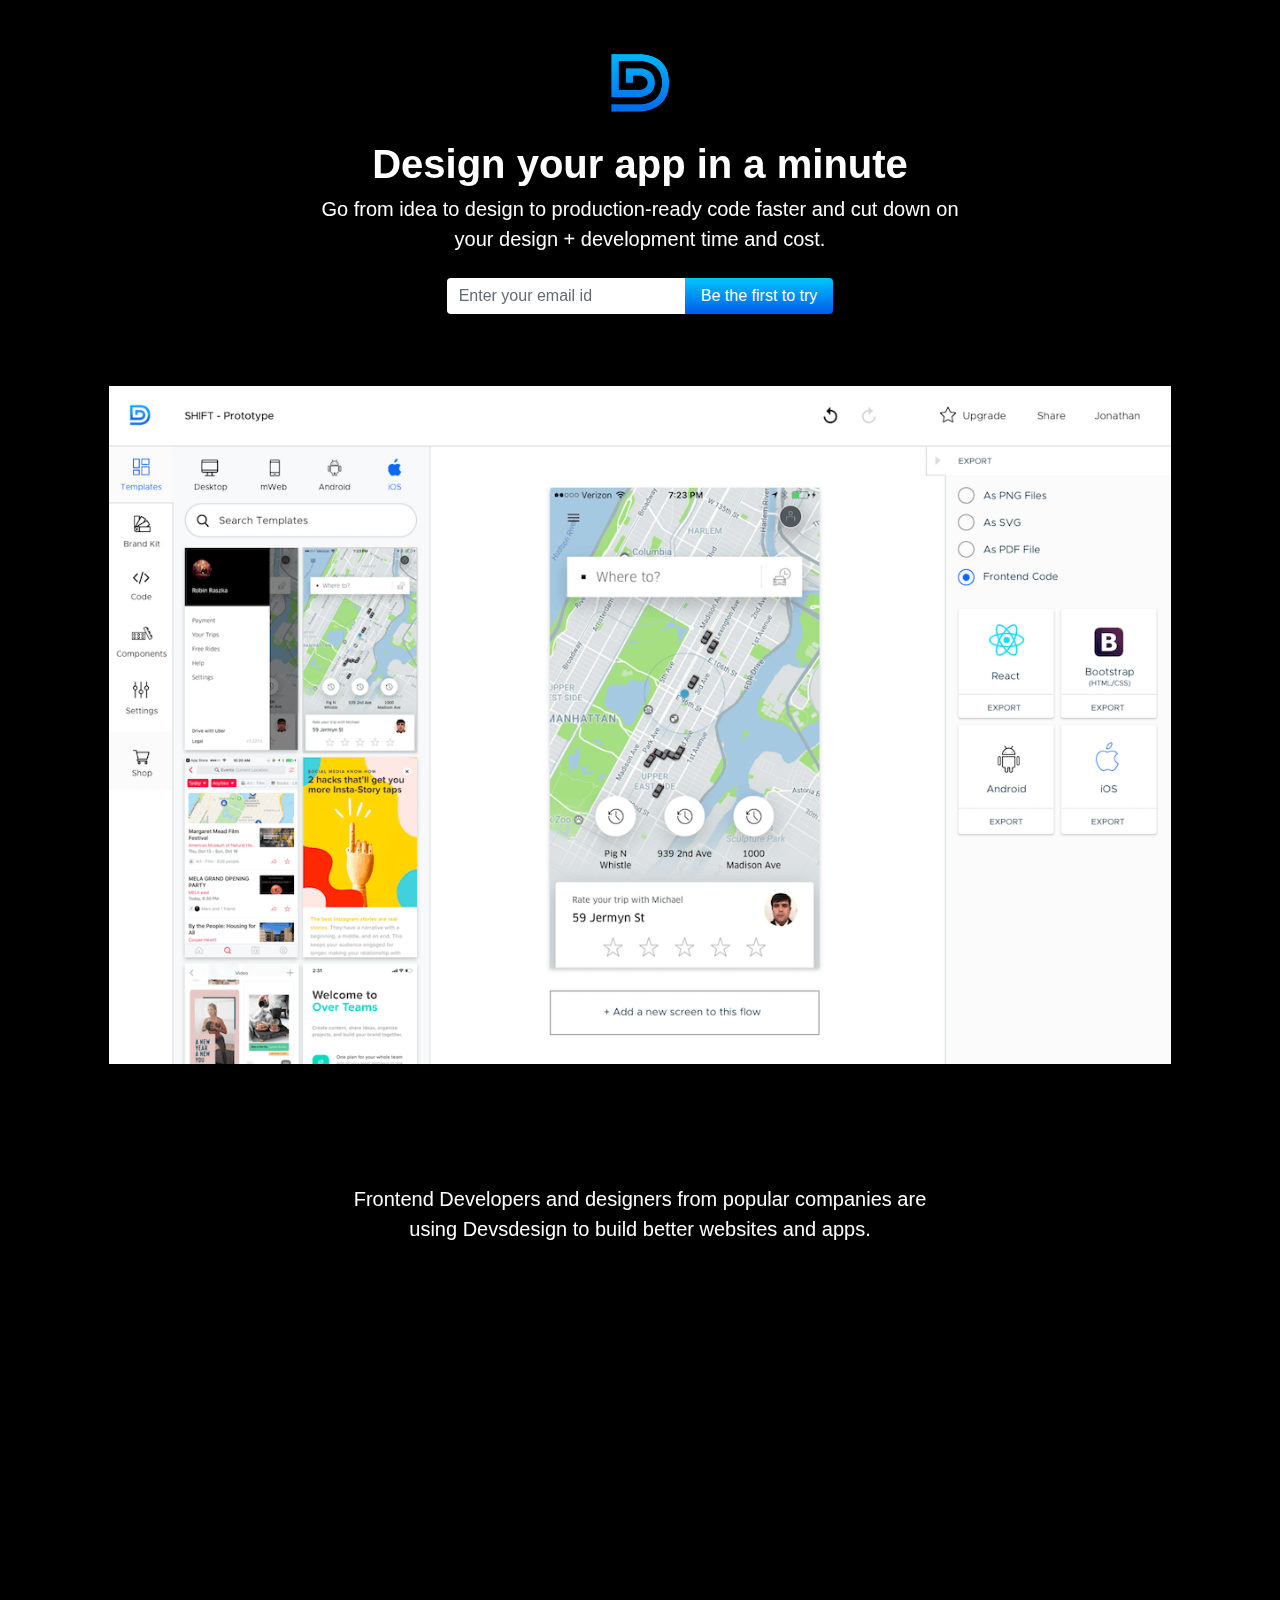
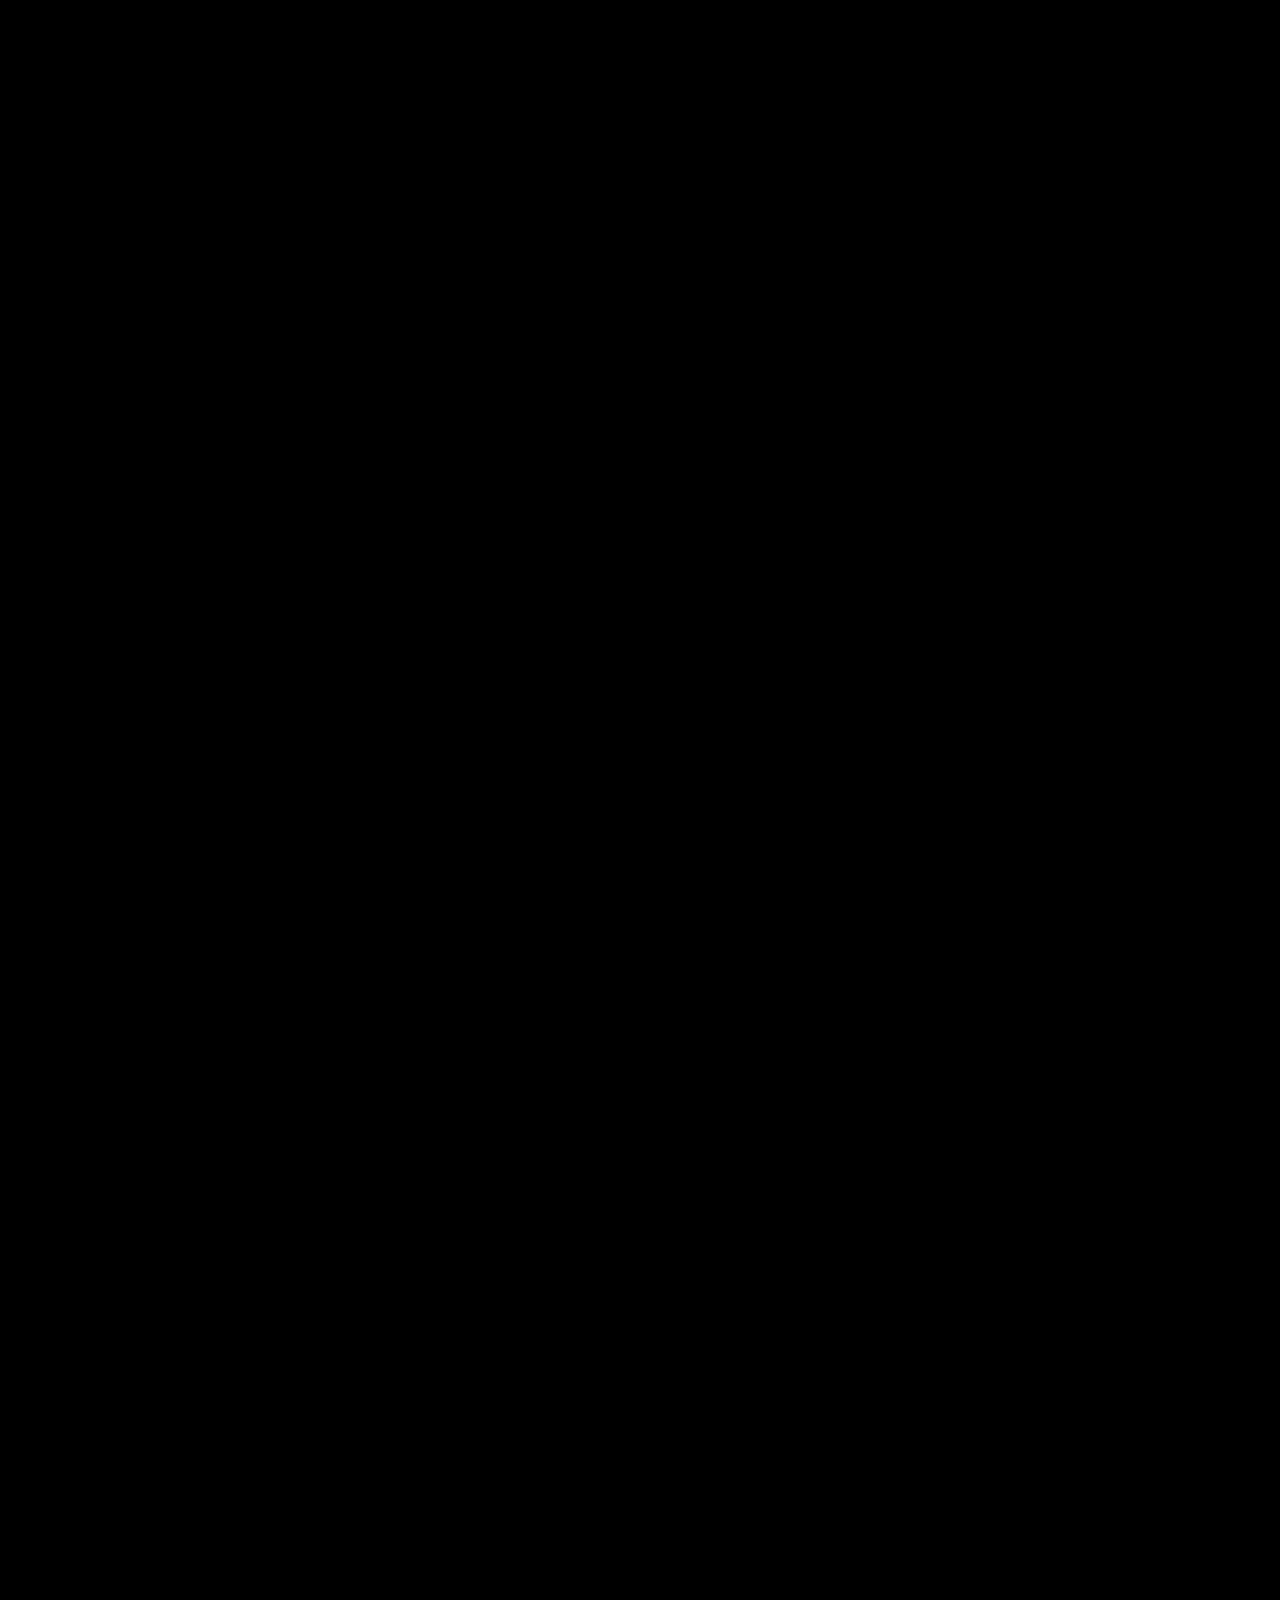
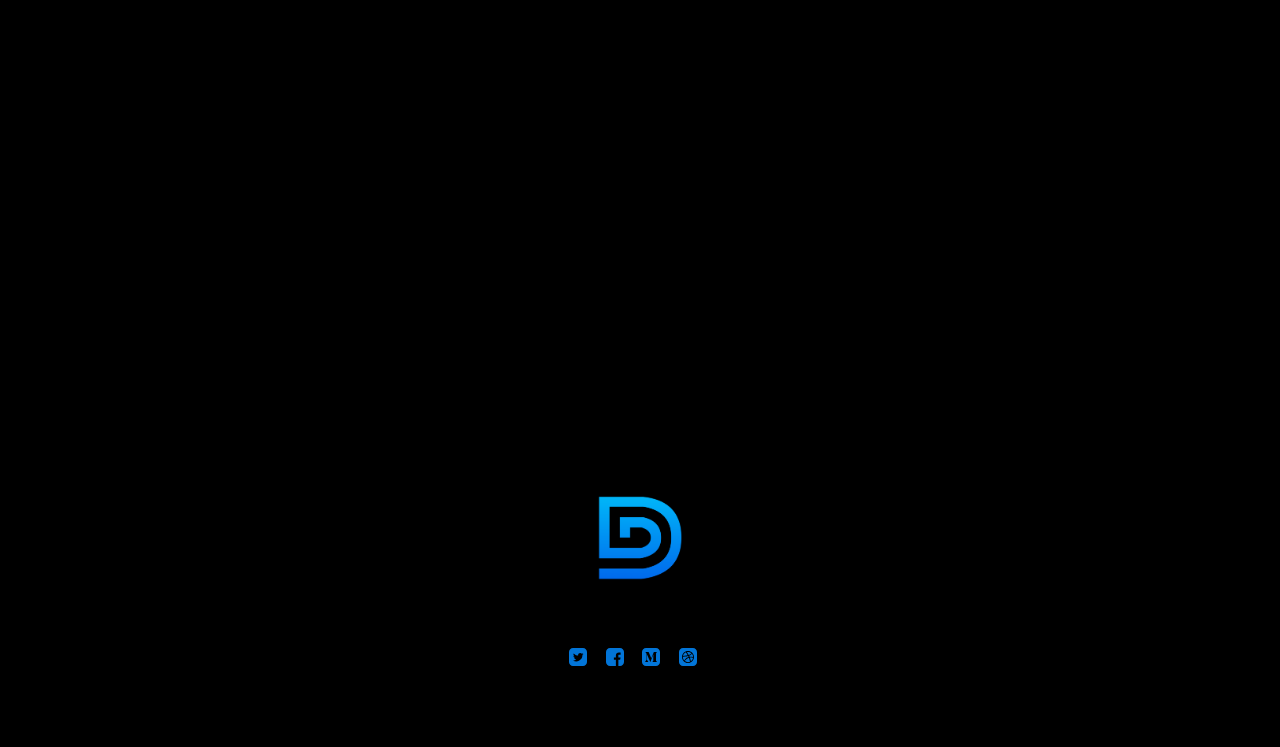
==== index.html @ 11042b85 "exit intent conditions" ====
<!DOCTYPE html>
<html lang="en">
  <head>
    <meta charset="utf-8">
    <meta http-equiv="X-UA-Compatible" content="IE=edge">
    <meta name="viewport" content="width=device-width, initial-scale=1">
    <meta name="msvalidate.01" content="0C866D40768DA7A009840D130F7A89D5" />
    <meta name="google-site-verification" content="r4rXqkZhGUcxzPGT9ykaKh-EliNcaEjKHnOLkL_TfzY" />
	<link rel="icon" href="img/devsdesign.png" sizes="16x16" type="image/png">
    <title>DevsDesign - Easy design for developers</title>
    <meta name="description" content="Go from idea to design to production-ready code faster and cut down on your design + development time and cost.">
    <meta name="author" content="Anand Satyan">
    <link href="css/bootstrap.css" rel="stylesheet">
    <link href="css/style.css" rel="stylesheet">
    <script src="js/jquery.min.js"></script>
    <script src="js/jquery.shake.js"></script>
    <script src="https://wchat.freshchat.com/js/widget.js"></script>
	<script async src="https://www.googletagmanager.com/gtag/js?id=UA-133882874-1"></script>
	<script>
	  window.dataLayer = window.dataLayer || [];
	  function gtag(){dataLayer.push(arguments);}
	  gtag('js', new Date());
	  gtag('config', 'UA-133882874-1');
	</script>

	<script src="https://unpkg.com/aos@2.3.1/dist/aos.js"></script>
	<link href="https://unpkg.com/aos@2.3.1/dist/aos.css" rel="stylesheet">
    <script>
    	isAdded = false;
    	$( document ).ready(function() {
    		$("#loader").hide();
    		$("#btnMailMe").click(function(){
    			ga('send', 'event', 'Landing Page', 'Click','Navbar');
    			if($('#inputEmail1').val().length > 5 && validateEmail('inputEmail1')) {
	    		  $("#emailLeadForm").hide();
	    		  $("#loader").show();
	    		  const Url='https://script.google.com/macros/s/AKfycbwNH4yk4eYccbq1FoYTKmkj7wi4EqW6IQ_kpc8FMa_3IFCmI5M/exec?email=' + $('#inputEmail1').val() + '&status';
				  $.post(Url, function(data, status){
				    console.log("Successfully registered email id.");  
				    $("#result").text("Added to waiting list. You should receive a mail soon.");
				    ga('send', 'event', 'Landing Page', 'SignupSuccess', 'NavbarSignup');
				    $("#loader").hide();
				    if($('.exit-modal').data('exit-modal')) {
	                    $(".initialized-state").hide();
	                    $(".destroyed-state").show();
	                }
	                $('.exit-modal').exitModal('hideModal');
	                $('.exit-modal').exitModal('destroy');
				  });
				}
				else {
					$('#emailLeadForm').shake({
			            count: 5, 
			            distance: 10, 
			            duration: 300,
			            vertical: true
			        });
				  	console.log("Erraneous email id.")
				}
			});
    		$("#loader2").hide();
			$("#btnMailMe2").click(function(){
				ga('send', 'event', 'Landing Page', 'Click', 'HeroButton');
    			if($('#inputEmail2').val().length > 5 && validateEmail('inputEmail2')) {
	    		  $("#emailLeadForm2").hide();
	    		  $("#loader2").show();
	    		  const Url='https://script.google.com/macros/s/AKfycbwNH4yk4eYccbq1FoYTKmkj7wi4EqW6IQ_kpc8FMa_3IFCmI5M/exec?email=' + $('#inputEmail2').val() + '&status';
				  $.post(Url, function(data, status){
				    console.log("Successfully registered email id.");  
				    ga('send', 'event', 'Landing Page', 'SignupSuccess', 'HeroButtonSignup');
				    $("#loader2").hide();
				    $("#navbar").append("<center style='padding:15px;'>Your email id is added to our alpha list. You should receive a mail from us soon.</center>");
				    if($('.exit-modal').data('exit-modal')) {
	                    $(".initialized-state").hide();
	                    $(".destroyed-state").show();
	                }
	                $('.exit-modal').exitModal('hideModal');
	                $('.exit-modal').exitModal('destroy');
				  });
				  emptyField();
				}
				else {
					$('#emailLeadForm2').shake({
			            count: 5, 
			            distance: 10, 
			            duration: 300,
			            vertical: true
			        });
				  	console.log("Erraneous email id.")
				}
			});
			$("#loader3").hide();
    		$("#btnMailMe3").click(function(){
    			ga('send', 'event', 'Landing Page', 'Click','Navbar');
    			if($('#inputEmail3').val().length > 5 && validateEmail('inputEmail3')) {
	    		  $("#emailLeadForm3").hide();
	    		  $("#loader3").show();
	    		  const Url='https://script.google.com/macros/s/AKfycbwNH4yk4eYccbq1FoYTKmkj7wi4EqW6IQ_kpc8FMa_3IFCmI5M/exec?email=' + $('#inputEmail3').val() + '&status';
				  $.post(Url, function(data, status){
				    console.log("Successfully registered email id.");  
				    $("#result3").text("Added to waiting list. You should receive a mail soon.");
				    ga('send', 'event', 'Landing Page', 'SignupSuccess', 'ExitIntent');
				    isAdded = true;
				    $("#loader3").hide();
				  });
				}
				else {
					$('#emailLeadForm3').shake({
			            count: 5, 
			            distance: 10, 
			            duration: 300,
			            vertical: true
			        });
				  	console.log("Erraneous email id.")
				}
			});
		});  
		function validateEmail(id)
		{
			  var email_regex = /^[a-zA-Z0-9._-]+@[a-zA-Z0-9.-]+\.[a-zA-Z]{2,4}$/i;
			if(!email_regex.test($("#"+id).val()))
			{
			var div = $("#"+id).closest("div");
			div.removeClass("has-success");
			$("#glypcn"+id).remove();
			div.addClass("has-error has-feedback");
			div.append('<span id="glypcn'+id+'" class="glyphicon glyphicon-remove form-control-feedback"></span>');
			return false;
			}
			else{
			    var div = $("#"+id).closest("div");
			    div.removeClass("has-error");
			$("#glypcn"+id).remove();
			div.addClass("has-success has-feedback");
			div.append('<span id="glypcn'+id+'" class="glyphicon glyphicon-ok form-control-feedback"></span>');
			    return true;
			}
		}
		window.onscroll = function() {scrollFunction()};
		function scrollFunction() {
		  if (document.body.scrollTop > 280 || document.documentElement.scrollTop > 280) {
		    document.getElementById("navbar").style.top = "0";
		  } else {
		    document.getElementById("navbar").style.top = "-150px";
		  }
		}
    </script>
    <style>
    	body {
    		background:#000000;
    		color:#FFFFFF;
    		font-family:Colfax,-apple-system,BlinkMacSystemFont,Segoe UI,Roboto,Oxygen,Ubuntu,Cantarell,Fira Sans,Droid Sans,Helvetica Neue,sans-serif !important;
    		font-feature-settings: "liga","kern";
    		text-rendering: optimizeLegibility;
    		-webkit-font-smoothing: antialiased;
    	}
    	.margin-top {
    		margin-top:60px;
    	}
    	.margin-bottom {
    		margin-bottom: 60px;
    	}
    	.center {
		  display: block;
		  margin-left: auto;
		  margin-right: auto;
		  width: 80%;
		}
		.restrict-width {
			max-width: 400px;
		}
		.videosize {
		    z-index:-1;
		    top:0;
		    left:0;
		    width:100%; 
		}
		.footerlist {
			list-style-type: none;
		}
		.footerlist li {
			padding:10px;
		}
		.blockquote {
			border-left:none;
		}
		#navbar {
		  background-color: #000;
		  position: fixed;
		  top: -150px;
		  width: 100%;
		  display: block;
		  transition: top 0.3s;
		  z-index:100;
		  padding-top:16px;
		  -webkit-box-shadow: 0px 10px 32px -4px rgba(0,0,0,0.2);
		  -moz-box-shadow: 0px 10px 32px -4px rgba(0,0,0,0.2);
		  box-shadow: 0px 10px 32px -4px rgba(0,0,0,0.2);
		}
		#navbar a {
		  float: left;
		  display: block;
		  color: #f2f2f2;
		  text-align: center;
		  padding: 15px;
		  text-decoration: none;
		  font-size: 17px;
		}
		#navbar a:hover {
		  background-color: #ddd;
		  color: black;
		}
		.input-group-append {
		  border-top-left-radius: 0;
    	  border-bottom-left-radius: 0;
		}
		.lead {
			max-width:650px;
		}
		@media (max-width: 768px) {
		    .text-center-sm {
		        text-align: center;
		    }
		}
		.exit-modal {
			width:100%;
			height:100%;
			background: #3373DB;
			opacity: 0.95 !important;
			z-index: 9999 !important;
		}

		.modal-content {
			background: transparent;
		}
		.modal a {
			color:#FFF !important;
		}
	</style>
  </head>
  <body>
	<div id="navbar">
	  <form id='emailLeadForm2' name="submit-to-google-sheet2">
	  	<div class="container-fluid">
		  	<div class="row justify-content-md-center">
		  		<div class="col-md-4 text-center-sm" style="padding:8px;">
				  	<img src="img/devsdesign.png" width="30px" alt="Devs Design" />&nbsp; Be the first to try devsdesign
				</div>
				<div class="col-md-4">
					<div class="input-group mb-3 col-md-10 float-right">
					  <input id="inputEmail2" type="email" class="form-control" placeholder="Enter your email id" aria-label="Enter your email id" >
					    <button id="btnMailMe2" class="btn btn-primary input-group-append" type="button">Sign up</button>
					</div>
				</div>
			</div>
		</div>
	  </form>
	  <center><img src="img/loader.svg" id="loader2" style="margin:25px 15px;"/></center>
	</div>
    <div class="container-fluid">
	<div class="row justify-content-md-center">
		<div class="col-md-12 aos-item" data-aos="fade-up"><br /><br />
			<center><img src="img/devsdesign.png" width="70px" alt="Devs Design" /></center><br />
			<h1 class="text-center">
				Design your app in a minute
			</h1>
			<span class="lead text-center center">
				Go from idea to design to production-ready code faster and cut down on your design + development time and cost.
			</span><br />
			<center>
			<form id='emailLeadForm' name="submit-to-google-sheet">
			  
				<div class="input-group mb-4 col-md-4">
				  <input id="inputEmail1" type="email" class="form-control" placeholder="Enter your email id" aria-label="Enter your email id" >
				  <button id="btnMailMe" class="btn btn-primary input-group-append" type="button">Be the first to try</button>
				</div>
			</form>
			<img src="img/loader.svg" id="loader" alt="loader"/>
			<a id="result"></a>
		</center>
			<br /><br />
			<center><img src="img/fullscreen.png" width="85%" alt="Companies using"/></center>
			<div class="row justify-content-md-center margin-top">
				<div class="col-md-6 center">
					<p class="text-center lead margin-top">
						Frontend Developers and designers from popular companies are using Devsdesign to build better websites and apps.
					</p><br /><br />
				</div>
			</div>
			<div class="row justify-content-md-center margin-bottom">
				<div class="col-md-2 text-center aos-item"  data-aos="fade-down" data-aos-duration="250">
					<img src="img/google.png" width="120px" alt="Google" />
				</div>
				<div class="col-md-2 text-center">
					<img src="img/nestaway.png" alt="Nestaway" width="120px" data-aos="fade-down" data-aos-duration=500" />
				</div>
				<div class="col-md-2 text-center">
					<img src="img/swiggy.png" alt="Swiggy" width="120px"  data-aos="fade-down" data-aos-duration="750"/>
				</div>
				<div class="col-md-2 text-center">
					<img src="img/amazon.png" alt="Amazon" width="120px" data-aos="fade-down" data-aos-duration="1000" />
				</div>
			</div><br /><br />
			<div class="row margin-top justify-content-md-center aos-item"  data-aos="fade-up">
				<div class="col-md-4">
					 <span class="h4">Templates</span><br /><br />
					<h2>
						Reuse UI from popular apps
					</h2>
					<p class='lead'>
						Why rebuild whats already proven? Save time and effort by building on top of existing designs. 
					</p>
				</div>
				<div class="col-md-4">
					<img src="img/templates.png" style="max-width:330px" alt="Reuse UI from popular apps" />
				</div>
			</div>
			<div class="row margin-top justify-content-md-center easein aos-item" data-aos="fade-up">
				<div class="col-md-4">
					<img src="img/flow.png" style="max-width:400px" alt="UI Flows Design an entire app, not just screens" />
				</div>
				<div class="col-md-4">
					 <span class="h4">UI Flows</span><br /><br />
					<h2>
						Design an entire app, not just screens
					</h2>
					<p class='lead'>
						Devsdesign offers tools to drag and drop design patterns from popular apps to create flows in half the time.
					</p>
				</div>
			</div>
			<div class="row margin-top justify-content-md-center aos-item"  data-aos="fade-up">
				<div class="col-md-4" data-aos="fade-up">
					 <span class="h4">Code Export</span><br /><br />
					<h2>
						Export to Boostrap, React, Android or iOS code
					</h2>
					<p class='lead'>
						With powerful features, an intuitive interface and an expansive template system, Devsdesign lets you create your best work, from your earliest ideas to production ready code. 

					</p>
				</div>
				<div class="col-md-4 aos-item" data-aos="fade-up">
					<img src="img/export.png" style="max-width:350px;" alt="Export to Boostrap, React, Android or iOS code" />
				</div>
			</div>
			<div class="row margin-top justify-content-md-center aos-item" data-aos="fade-up">
				<div class="col-md-4">
					<img src="img/brand.png" style="max-width:400px;" alt="Choose colors, fonts, sizes and patterns in your brand kit" />
				</div>
				<div class="col-md-4">
					 <span class="h4">Style Guide</span><br /><br />
					<h2>
						Build a unified experience
					</h2>
					<p class='lead'>
						Choose colors, fonts, sizes and patterns in your brand kit and see the entire app/website magically become a brand.
					</p>
				</div>
			</div>
		</div>
	</div>
	<div class="row justify-content-md-center margin-top aos-item" data-aos="fade-up">
		<div class="col-md-4">
			<blockquote class="blockquote margin-top margin-bottom">
				<p class="mb-0">
					Love the code export! Developers save so much time by building over existing patterns instead of reinventing the wheel.
				</p><br />
				<footer class="blockquote-footer">
					<cite>Febin John, Blockchain Developer</cite>
				</footer>
			</blockquote>
		</div>
	</div>
	
	<div class="row justify-content-md-center margin-top">
		<div class="col-md-12 text-center">
			<div class="margin-bottom"><img alt="Devsdesign" src="img/devsdesign.png" width="100px" alt="Devs Design"></div>
			<div class="margin-bottom">
				<a href="https://twitter.com/devsdesignapp" class="dim" target="_blank" rel="noopener">
		          <svg xmlns="http://www.w3.org/2000/svg" width="32" height="32">
		            <path d="M 0 4 C 0 1.791 1.791 0 4 0 L 14 0 C 16.209 0 18 1.791 18 4 L 18 14 C 18 16.209 16.209 18 14 18 L 4 18 C 1.791 18 0 16.209 0 14 Z M 14.5 5.994 C 14.5 5.994 14.5 5.994 14.499 5.995 C 14.5 5.994 14.5 5.994 14.5 5.994 Z M 13.263 6.328 C 13.714 6.061 14.051 5.644 14.21 5.155 C 13.788 5.402 13.325 5.576 12.842 5.669 C 12.437 5.243 11.867 5 11.269 5 C 10.08 5 9.115 5.949 9.115 7.12 C 9.115 7.286 9.133 7.449 9.171 7.604 C 7.379 7.515 5.793 6.671 4.73 5.388 C 4.538 5.712 4.437 6.08 4.438 6.454 C 4.438 7.19 4.819 7.839 5.397 8.218 C 5.055 8.208 4.72 8.118 4.421 7.954 L 4.421 7.981 C 4.421 9.008 5.164 9.865 6.15 10.06 C 5.833 10.144 5.5 10.156 5.177 10.096 C 5.451 10.939 6.246 11.552 7.19 11.569 C 6.429 12.157 5.486 12.476 4.514 12.475 C 4.34 12.475 4.168 12.467 4 12.447 C 4.982 13.07 6.129 13.401 7.302 13.4 C 11.264 13.4 13.431 10.169 13.431 7.366 C 13.431 7.275 13.43 7.183 13.425 7.092 C 13.848 6.791 14.211 6.419 14.499 5.995 C 14.107 6.165 13.69 6.278 13.263 6.328 Z" fill="currentColor"></path>
		          </svg>
		        </a>
		        <a href="https://www.facebook.com/Devsdesign-372974640162773/" class="dim" target="_blank" rel="noopener">
		          <svg xmlns="http://www.w3.org/2000/svg" width="32" height="32">
		            <path d="M 0 4 C 0 1.791 1.791 0 4 0 L 14 0 C 16.209 0 18 1.791 18 4 L 18 14 C 18 16.209 16.209 18 14 18 L 4 18 C 1.791 18 0 16.209 0 14 Z M 12.375 11.77 L 14.125 11.77 L 14.625 9.433 L 12.375 9.433 L 12.375 7.875 C 12.257 7.215 12.443 6.742 13.375 6.837 L 14.625 6.837 L 14.625 4.5 C 14.414 4.565 13.687 4.5 12.875 4.5 C 11.078 4.5 9.871 5.618 9.875 7.615 L 9.875 9.433 L 7.875 9.433 L 7.875 11.77 L 9.875 11.77 L 9.875 18 L 12.375 18 Z" fill="currentColor"></path>
		          </svg>
		        </a>
		        <a href="https://medium.com/@devsdesignapp" class="dim" target="_blank" rel="noopener">
		          <svg xmlns="http://www.w3.org/2000/svg" width="32" height="32">
		            <path d="M 0 4 C 0 1.791 1.791 0 4 0 L 14 0 C 16.209 0 18 1.791 18 4 L 18 14 C 18 16.209 16.209 18 14 18 L 4 18 C 1.791 18 0 16.209 0 14 Z M 14.055 12.866 C 14.048 12.811 14.045 5.311 14.058 5.244 C 14.071 5.178 15 4 15 4 L 11.853 4 L 9.316 10.25 L 6.617 4 L 3.381 4 L 4.449 5.622 C 4.505 5.692 4.523 5.734 4.528 5.788 C 4.533 5.842 4.528 11.721 4.512 11.782 C 4.497 11.843 3 14 3 14 L 6.429 14 C 6.429 14 4.933 11.843 4.917 11.781 C 4.902 11.721 4.905 6.222 4.905 6.222 C 4.974 6.418 8.368 14 8.368 14 L 11.381 6.308 C 11.381 6.308 11.379 12.814 11.372 12.871 C 11.365 12.928 10.429 14 10.429 14 L 15 14 C 15 14 14.061 12.921 14.055 12.866 Z" fill="currentColor"></path>
		          </svg>
		        </a>
		        
		        <a href="https://dribbble.com/devsdesign" class="dim" target="_blank" rel="noopener">
		          <svg xmlns="http://www.w3.org/2000/svg" width="32" height="32">
		            <path d="M 0 4 C 0 1.791 1.791 0 4 0 L 14 0 C 16.209 0 18 1.791 18 4 L 18 14 C 18 16.209 16.209 18 14 18 L 4 18 C 1.791 18 0 16.209 0 14 Z M 12.967 5.767 C 13.706 6.668 14.115 7.794 14.125 8.959 C 13.956 8.923 12.261 8.58 10.556 8.794 L 10.445 8.53 C 10.34 8.28 10.226 8.032 10.106 7.787 C 12 7.014 12.859 5.913 12.967 5.767 Z M 7.8 4.024 C 9.428 3.628 11.147 4.058 12.397 5.173 C 12.306 5.305 11.533 6.342 9.711 7.024 C 8.872 5.482 7.941 4.214 7.8 4.024 Z M 3.983 7.958 C 4.316 6.384 5.366 5.056 6.821 4.37 C 7.507 5.323 8.142 6.312 8.723 7.334 C 6.327 7.969 4.218 7.961 3.983 7.958 Z M 5.194 12.436 C 4.375 11.526 3.877 10.324 3.877 9.008 L 3.879 8.852 C 4.103 8.857 6.587 8.888 9.146 8.122 C 9.292 8.408 9.43 8.698 9.562 8.992 C 9.494 9.011 9.427 9.031 9.359 9.053 C 6.716 9.908 5.309 12.236 5.194 12.436 Z M 11.003 13.727 C 10.388 13.989 9.711 14.134 9.001 14.134 C 7.861 14.136 6.753 13.754 5.855 13.052 C 5.948 12.863 6.985 10.859 9.875 9.85 L 9.908 9.839 C 10.628 11.708 10.927 13.276 11.003 13.726 Z M 14.062 9.822 C 13.835 11.221 13.04 12.464 11.865 13.257 C 11.812 12.946 11.54 11.446 10.869 9.603 C 12.475 9.347 13.886 9.767 14.061 9.823 Z M 9 15 C 12.309 15 15 12.308 15 9 C 15 5.691 12.309 3 9 3 C 5.693 3 3 5.691 3 9 C 3 12.308 5.693 15 9 15 Z" fill="currentColor"></path>
		          </svg>
		        </a>
		    </div>
		</div>
	</div>
</div>
<div class="modal exit-modal fade">
  <div class="modal-dialog">
      <div class="modal-content">
          <div class="modal-header">
              <button type="button" class="close" data-dismiss="modal" aria-label="Close"><span aria-hidden="true">&times;</span></button>
          </div>
          <div class="modal-body">
             <form id='emailLeadForm3' name="submit-to-google-sheet3">
			  	<div class="container-fluid">
				  	<div class="row justify-content-md-center">
						<div class="col-md-12"><br /><br />
							<center><h1>Wait!</h1><br /><h3 style="line-height: 1.5;">Don't miss out on getting DevsDesign FREE FOR A YEAR!</h3></center><br />
							<div class="input-group mb-3 col-md-12">
							  <input id="inputEmail3" type="email" class="form-control" placeholder="Enter your email id" aria-label="Enter your email id" >
							    <button id="btnMailMe3" class="btn btn-primary input-group-append" type="button">Sign up</button>
							</div>
						</div>
					</div>
				</div>
			  </form>
			  <img src="img/loader.svg" id="loader3" alt="loader"/>
			<a id="result3"></a>
          </div>
          <div class="modal-footer">
          	<center>Join the &nbsp;<a href="https://join.slack.com/t/devsdesignworkspace/shared_invite/enQtNTQyODMzNDQ1NDU3LWQ0ZmQwMDZiMjdiZWQ3NDQxYWM4OGU3YTRlNDZmZGU2NTA0YzlmZjZmMjQzMWUxN2I4MGZmMDkwY2MxYmI3N2Q"><u>DevsDesign Slack Community</u></a>.</center>
          </div>
      </div>
  </div>
</div>
	<script src="https://npmcdn.com/tether@1.2.4/dist/js/tether.min.js"></script>
	<script src="js/bootstrap.min.js"></script>
	<script src="js/scripts.js"></script>
	<script src="js/jquery.exit-modal.js"></script>
	<script>
		AOS.init();
			var timer;
			var exitModalParams = {
			    numberToShown:                  2,
			    callbackOnModalShow:            function() {
			        var counter = $('.exit-modal').data('exitModal').showCounter;
			        $('.exit-modal .modal-body p').text("Exit modal shown "+counter+" times");
			    },
			    callbackOnModalShown:           function() {
			        console.log("Exit Intent Shown")
			    },
			    callbackOnModalHide:            function() {
			        isAdded = true;
			    }
			}
			$('.exit-modal').exitModal(exitModalParams);
			$('.destroy-exit-modal').on("click", function(e){
			    e.preventDefault();
			    $('.exit-modal').exitModal('destroy');
			});
			$('.init-exit-modal').on('click', function(e){
			    e.preventDefault();
			    $('.exit-modal').exitModal(exitModalParams);
			});
			$('.close-exit-modal').on('click', function(e){
			    e.preventDefault();
			    $('.exit-modal').exitModal('hideModal');
			});
	</script>
	<script>
	  window.fcWidget.init({
	    token: "e1f90c8d-dcf1-4963-b717-23d72f0a6437",
	    host: "https://wchat.freshchat.com"
	  });
	</script>
  </body>
</html>
---- css/style.css ----
# Empty CSS file for your own CSS
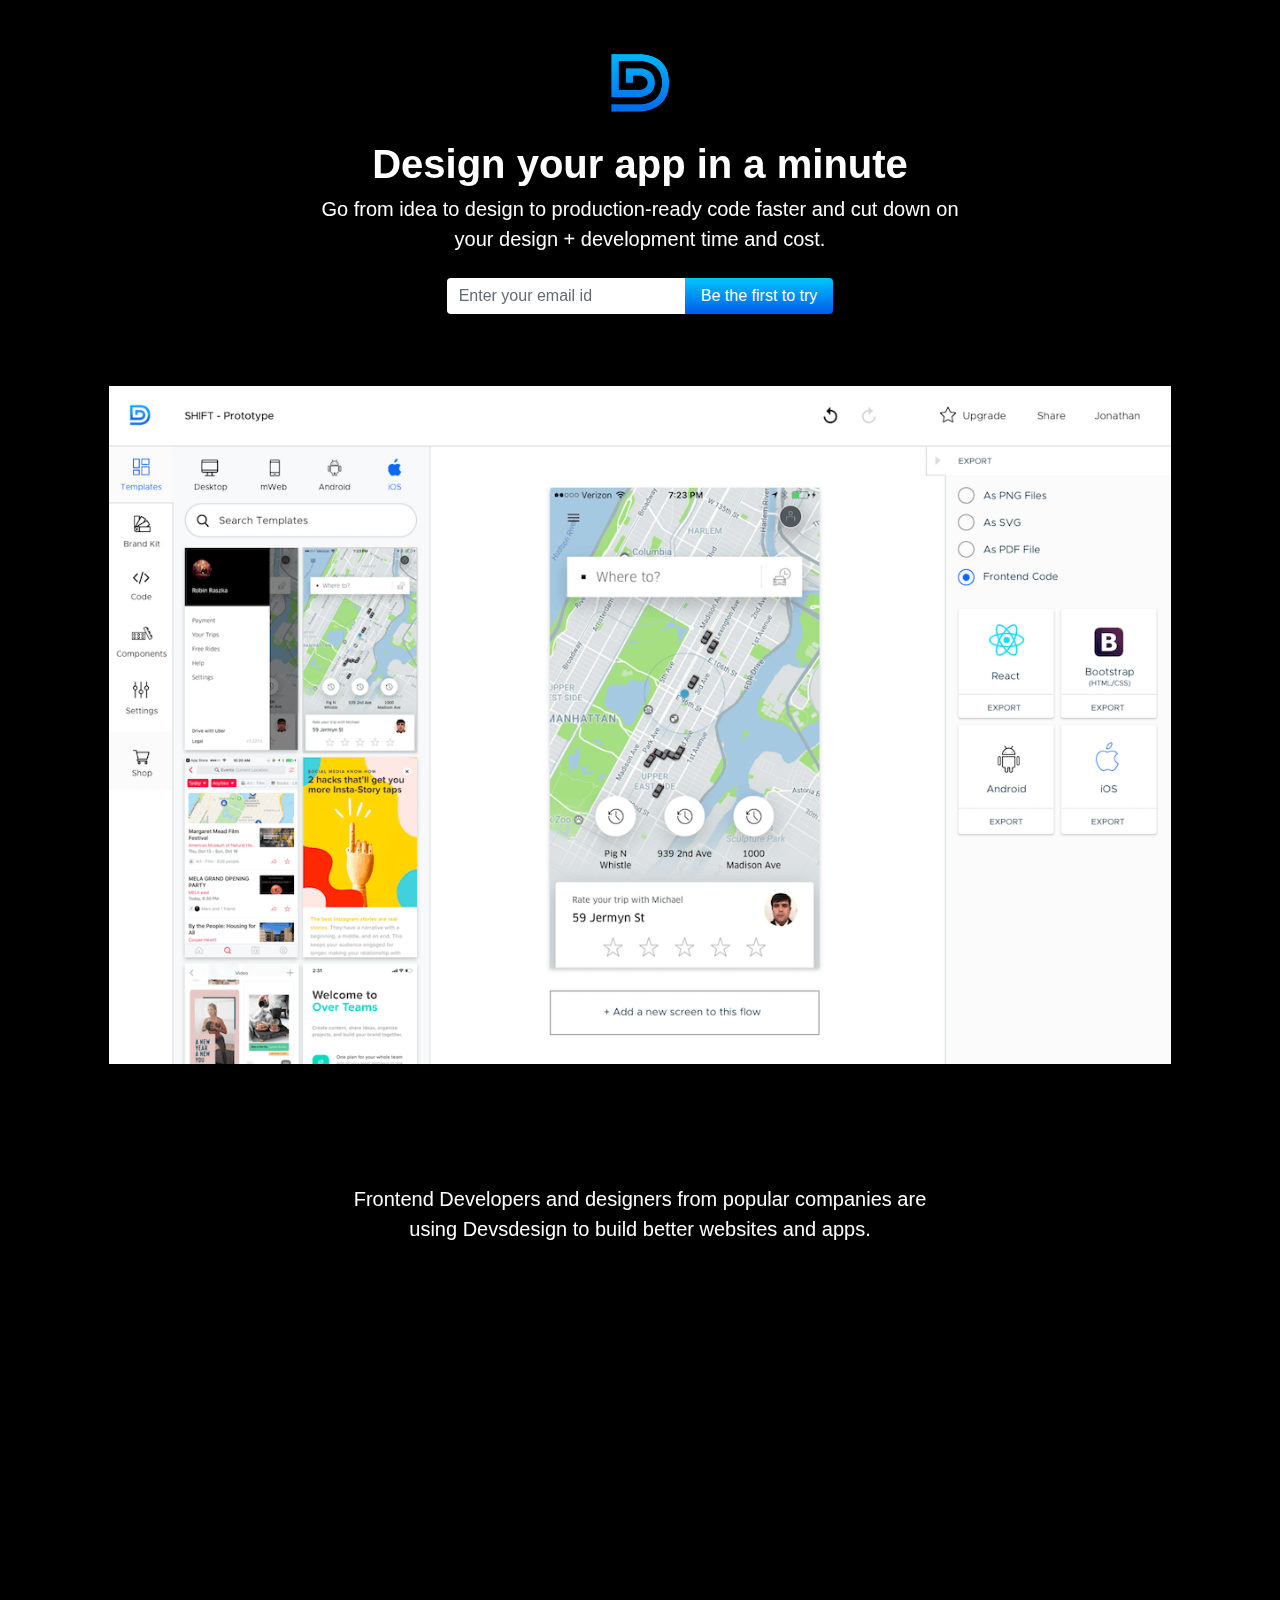
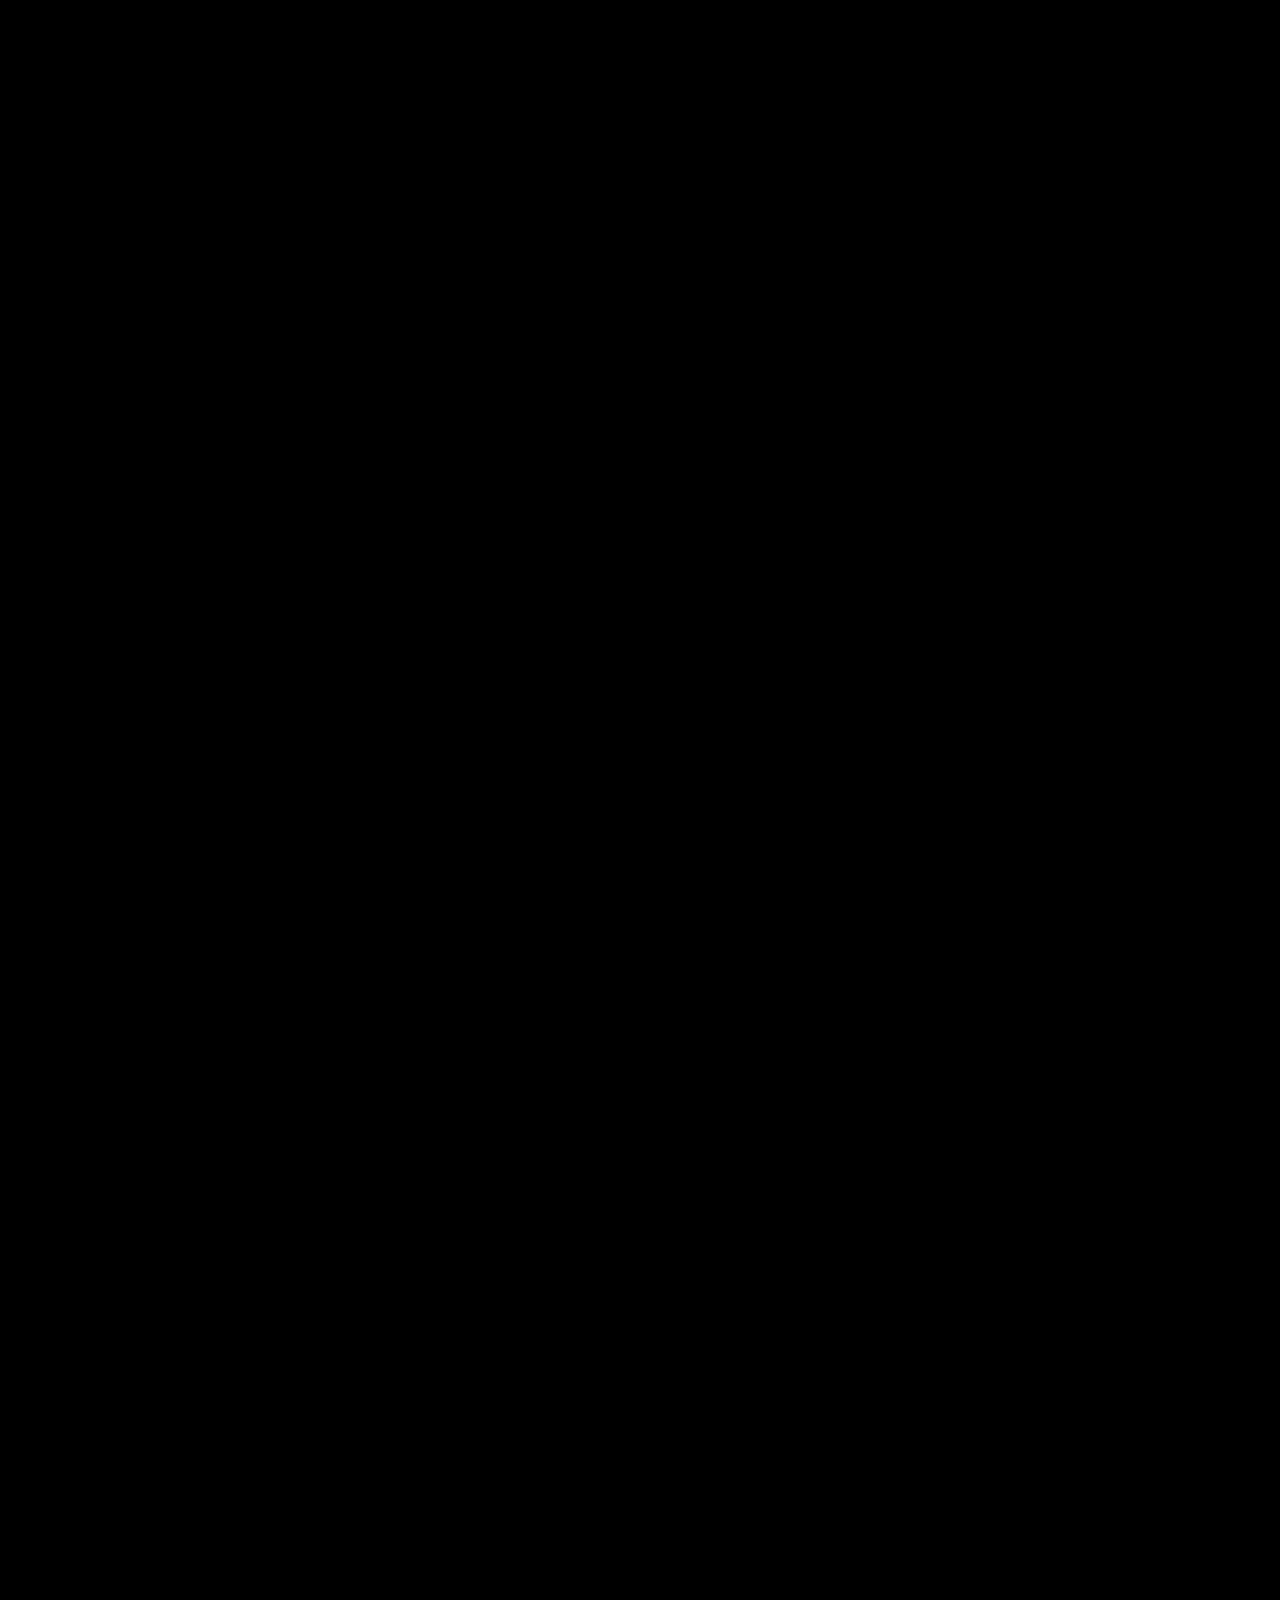
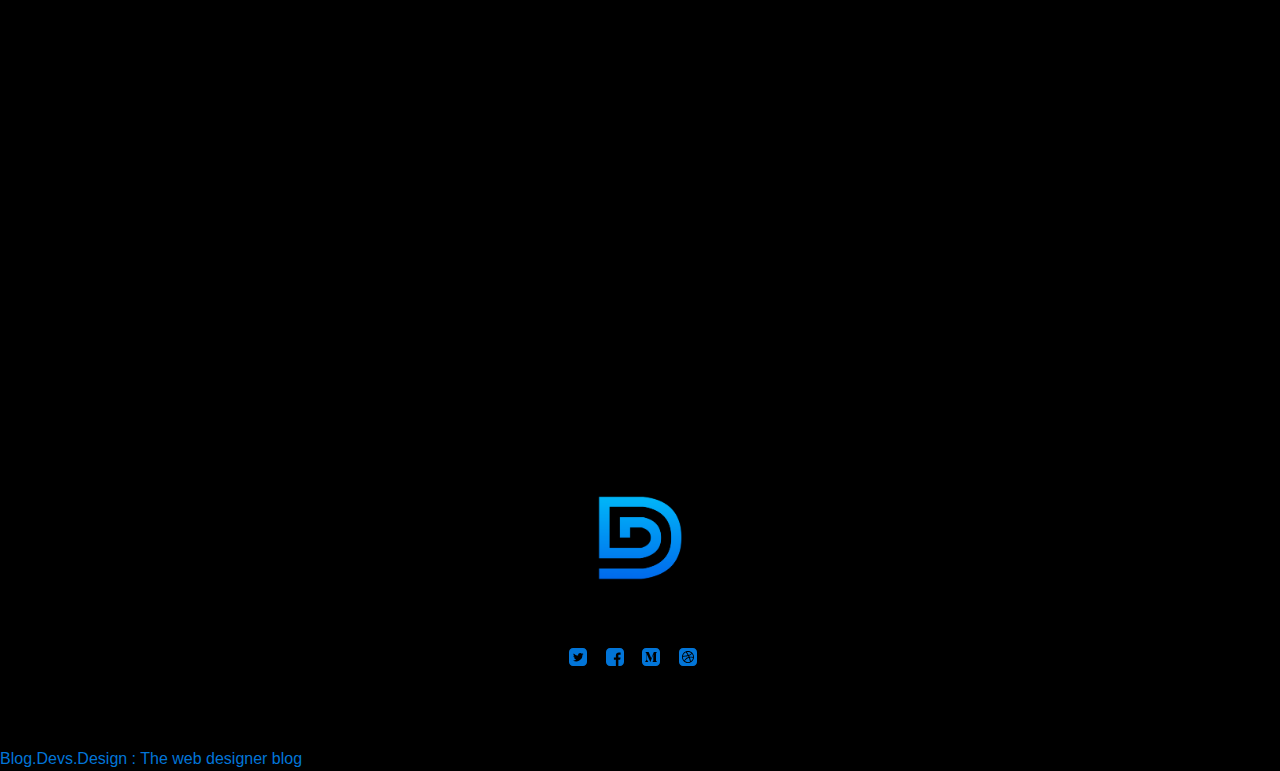
==== commit 4f320af1: "blog link" ====
--- a/index.html
+++ b/index.html
@@ -7,14 +7,13 @@
     <meta name="msvalidate.01" content="0C866D40768DA7A009840D130F7A89D5" />
     <meta name="google-site-verification" content="r4rXqkZhGUcxzPGT9ykaKh-EliNcaEjKHnOLkL_TfzY" />
 	<link rel="icon" href="img/devsdesign.png" sizes="16x16" type="image/png">
-    <title>DevsDesign - Easy design for developers</title>
+    <title>Design to code for developers - DevsDesign</title>
     <meta name="description" content="Go from idea to design to production-ready code faster and cut down on your design + development time and cost.">
     <meta name="author" content="Anand Satyan">
     <link href="css/bootstrap.css" rel="stylesheet">
     <link href="css/style.css" rel="stylesheet">
     <script src="js/jquery.min.js"></script>
     <script src="js/jquery.shake.js"></script>
-    <script src="https://wchat.freshchat.com/js/widget.js"></script>
 	<script async src="https://www.googletagmanager.com/gtag/js?id=UA-133882874-1"></script>
 	<script>
 	  window.dataLayer = window.dataLayer || [];
@@ -244,7 +243,7 @@
 	  	<div class="container-fluid">
 		  	<div class="row justify-content-md-center">
 		  		<div class="col-md-4 text-center-sm" style="padding:8px;">
-				  	<img src="img/devsdesign.png" width="30px" alt="Devs Design" />&nbsp; Be the first to try devsdesign
+				  	<img src="img/devsdesign.png" width="30px" alt="DevsDesign - design to code" />&nbsp; Be the first to try devsdesign
 				</div>
 				<div class="col-md-4">
 					<div class="input-group mb-3 col-md-10 float-right">
@@ -255,7 +254,7 @@
 			</div>
 		</div>
 	  </form>
-	  <center><img src="img/loader.svg" id="loader2" style="margin:25px 15px;"/></center>
+	  <center><img src="img/loader.svg" id="loader2" alt="DevsDesign Loading" style="margin:25px 15px;"/></center>
 	</div>
     <div class="container-fluid">
 	<div class="row justify-content-md-center">
@@ -279,7 +278,7 @@
 			<a id="result"></a>
 		</center>
 			<br /><br />
-			<center><img src="img/fullscreen.png" width="85%" alt="Companies using"/></center>
+			<center><img src="img/fullscreen.png" width="85%" alt="UI Builder for developers who dont have design skills"/></center>
 			<div class="row justify-content-md-center margin-top">
 				<div class="col-md-6 center">
 					<p class="text-center lead margin-top">
@@ -375,7 +374,7 @@
 	
 	<div class="row justify-content-md-center margin-top">
 		<div class="col-md-12 text-center">
-			<div class="margin-bottom"><img alt="Devsdesign" src="img/devsdesign.png" width="100px" alt="Devs Design"></div>
+			<div class="margin-bottom"><img alt="Devsdesign" src="img/devsdesign.png" width="100px" alt="Devs Design - UI Builder for developers"></div>
 			<div class="margin-bottom">
 				<a href="https://twitter.com/devsdesignapp" class="dim" target="_blank" rel="noopener">
 		          <svg xmlns="http://www.w3.org/2000/svg" width="32" height="32">
@@ -400,6 +399,9 @@
 		        </a>
 		    </div>
 		</div>
+	</div>
+	<div class="row"><br />
+		<center><a href="https://blog.devs.design">Blog.Devs.Design : The web designer blog</a></center>
 	</div>
 </div>
 <div class="modal exit-modal fade">
@@ -465,11 +467,5 @@
 			    $('.exit-modal').exitModal('hideModal');
 			});
 	</script>
-	<script>
-	  window.fcWidget.init({
-	    token: "e1f90c8d-dcf1-4963-b717-23d72f0a6437",
-	    host: "https://wchat.freshchat.com"
-	  });
-	</script>
   </body>
 </html>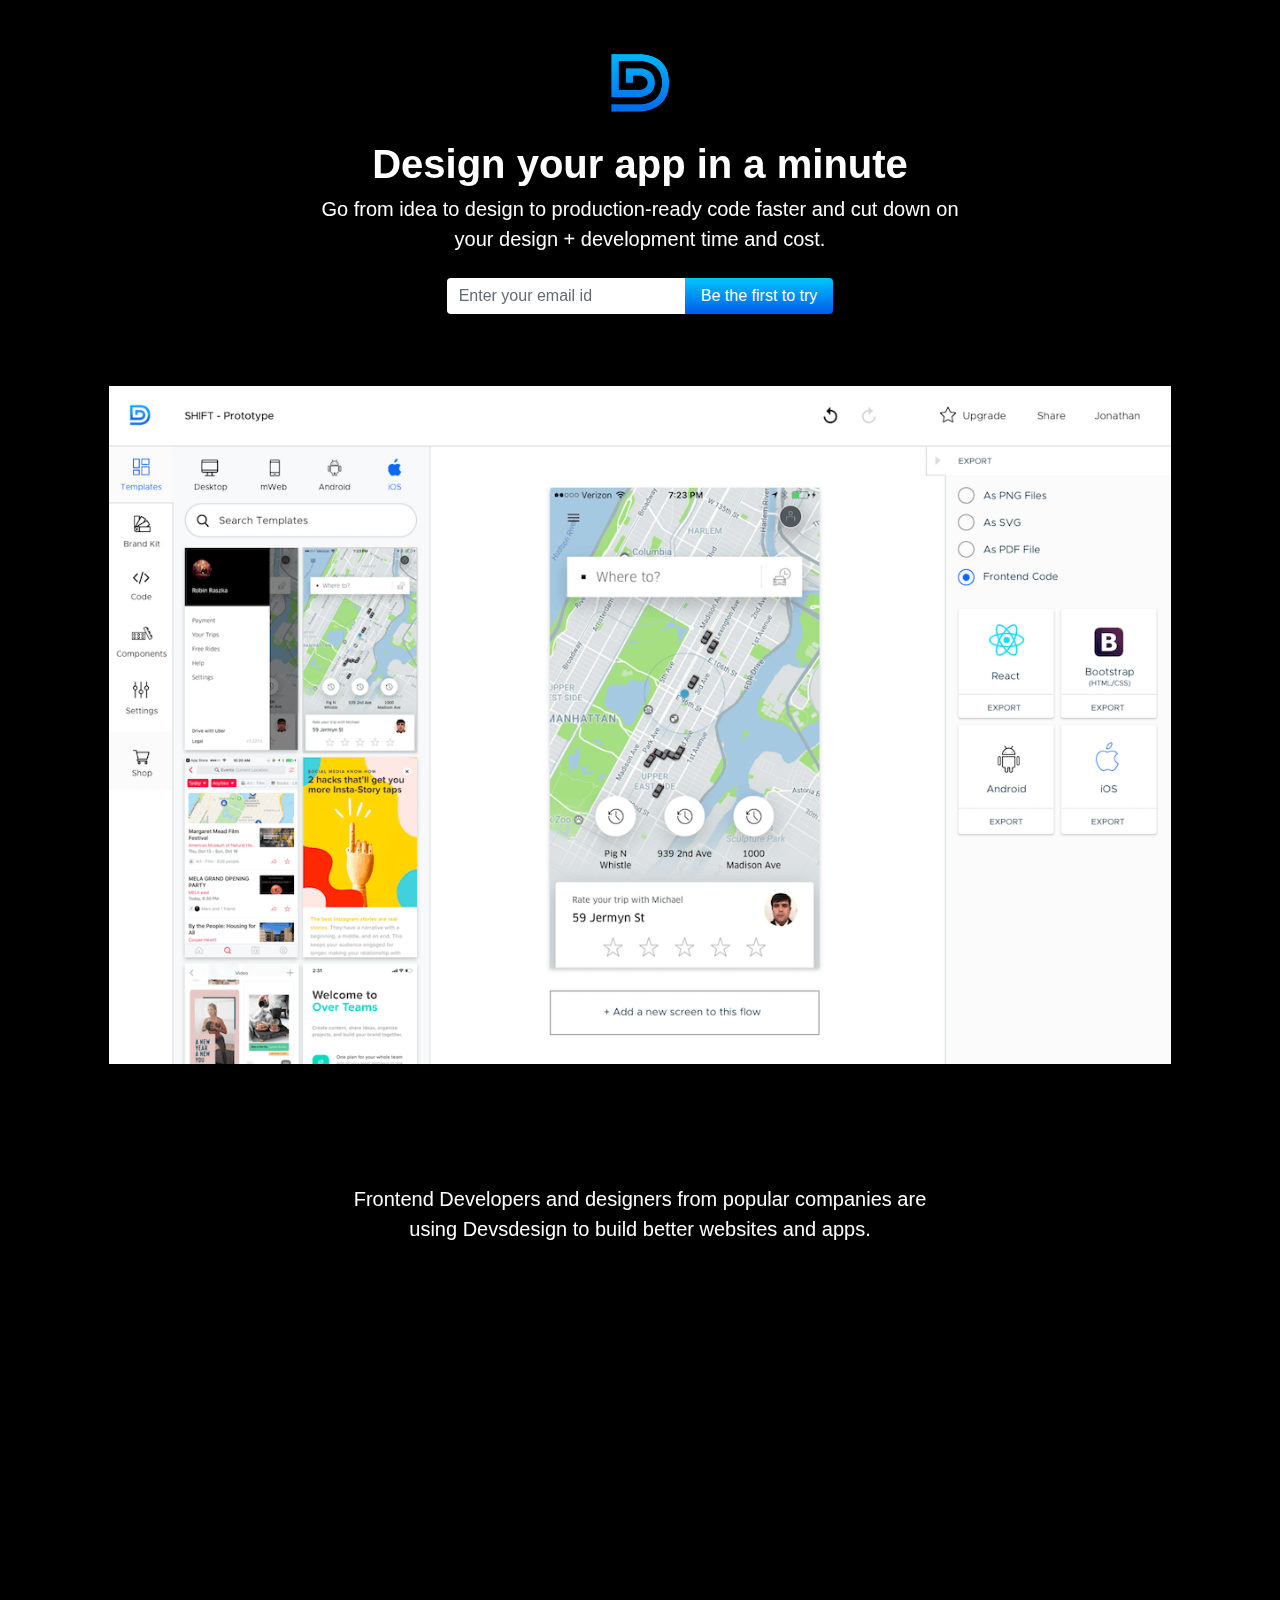
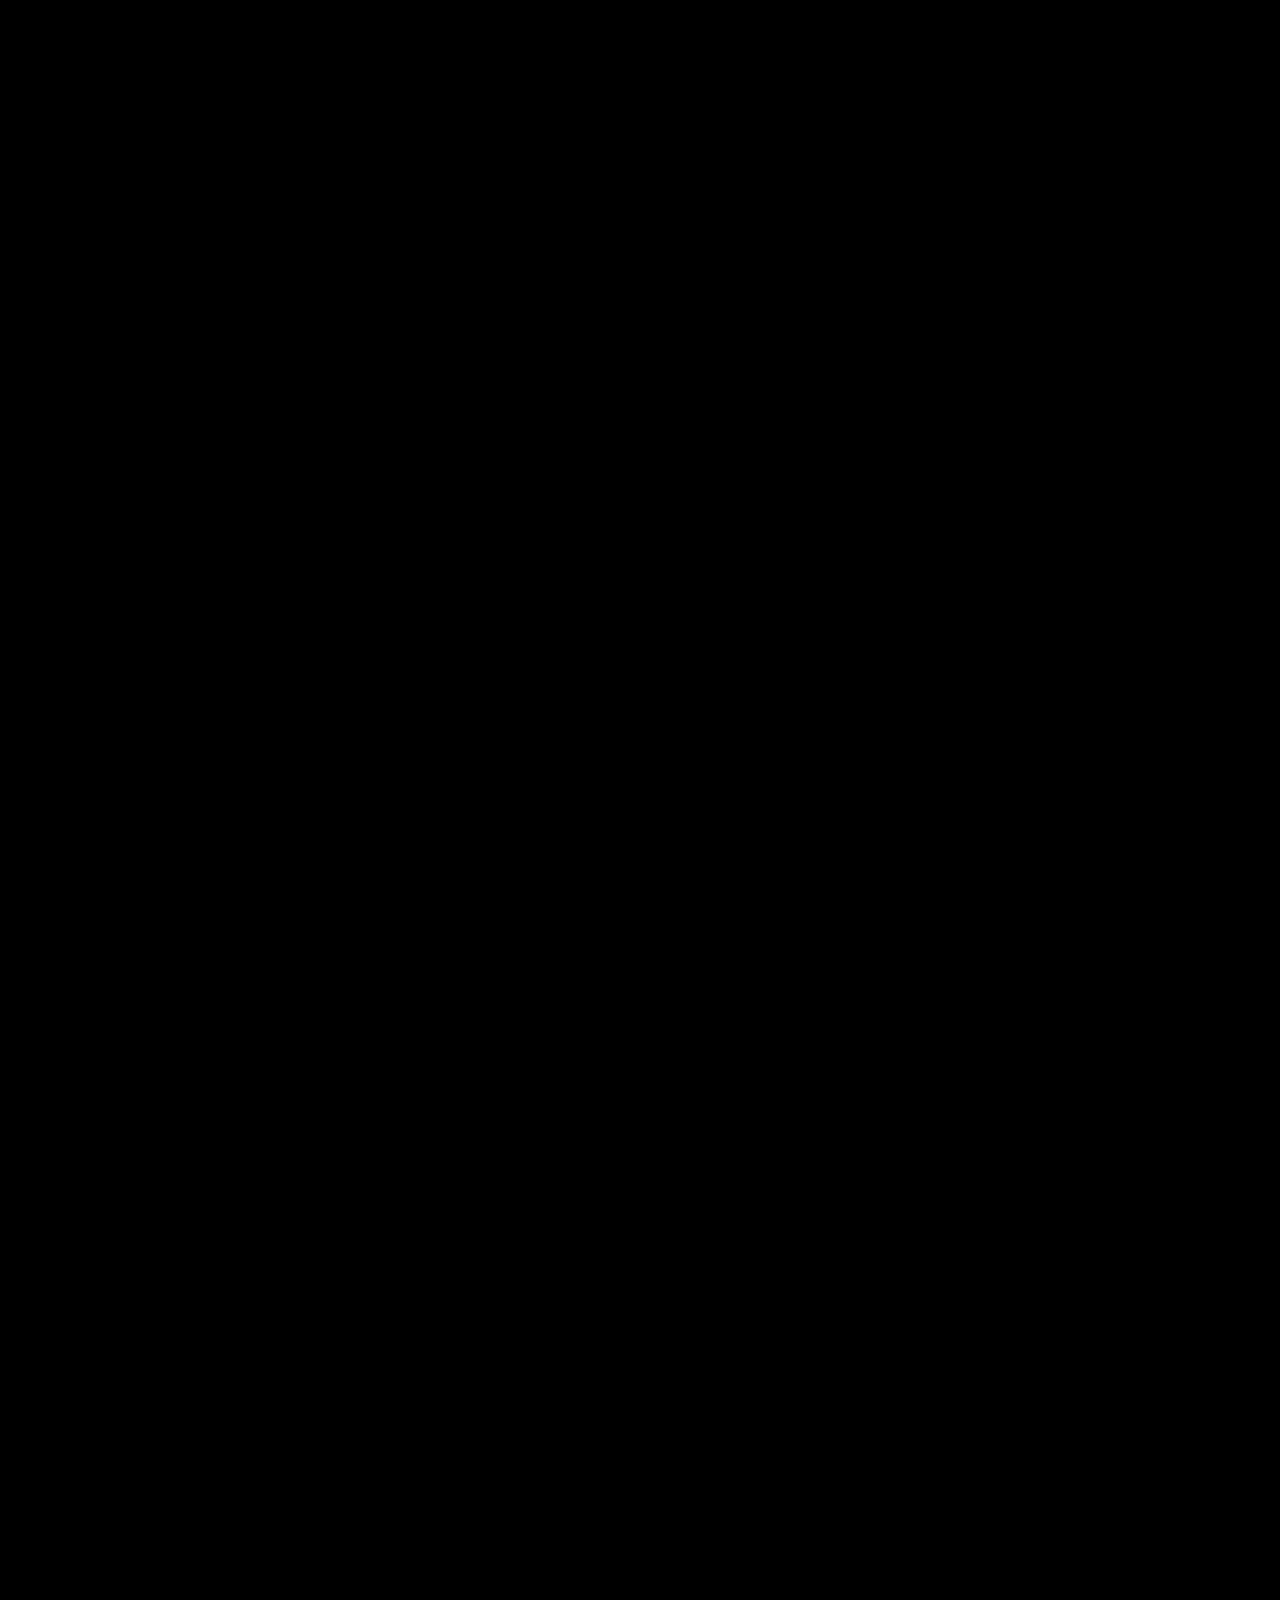
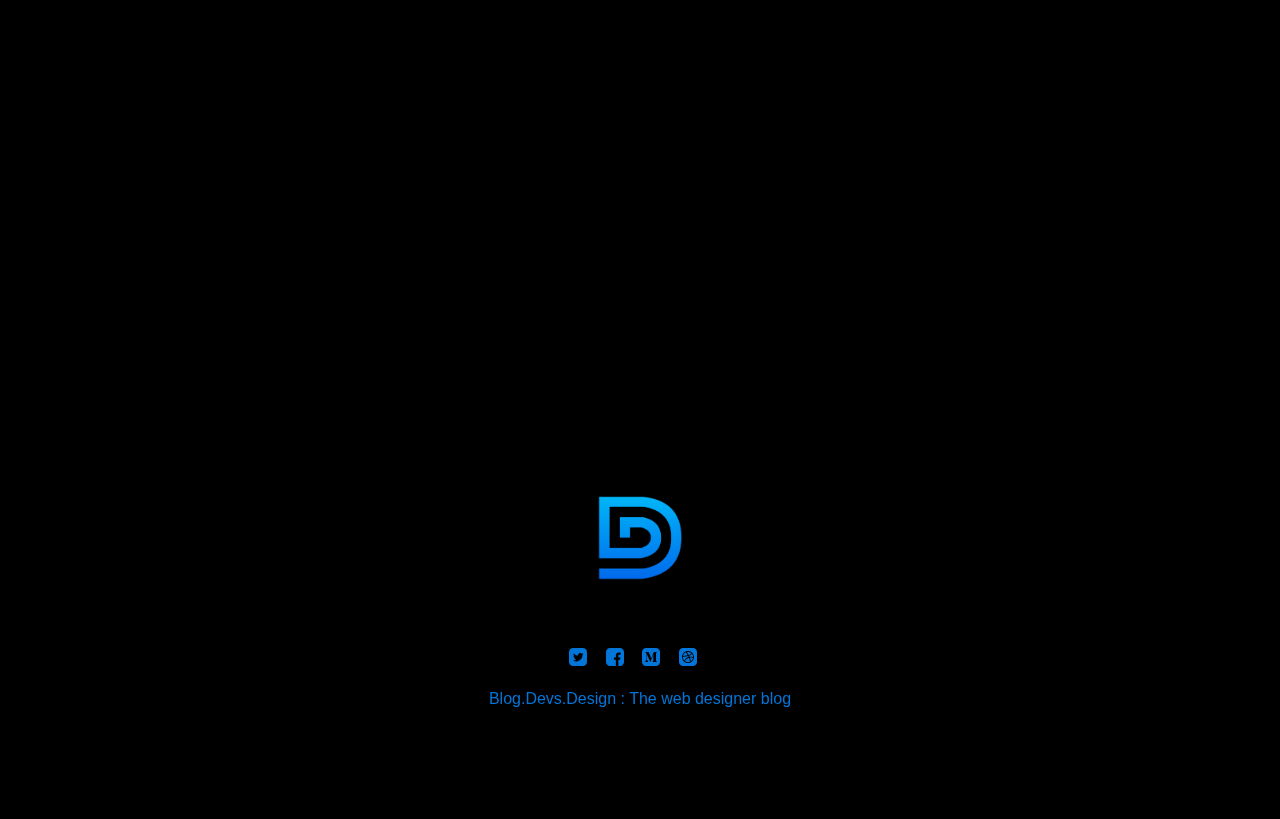
==== commit bd4b3d2e: "added blog link" ====
--- a/index.html
+++ b/index.html
@@ -375,7 +375,7 @@
 	<div class="row justify-content-md-center margin-top">
 		<div class="col-md-12 text-center">
 			<div class="margin-bottom"><img alt="Devsdesign" src="img/devsdesign.png" width="100px" alt="Devs Design - UI Builder for developers"></div>
-			<div class="margin-bottom">
+			<div>
 				<a href="https://twitter.com/devsdesignapp" class="dim" target="_blank" rel="noopener">
 		          <svg xmlns="http://www.w3.org/2000/svg" width="32" height="32">
 		            <path d="M 0 4 C 0 1.791 1.791 0 4 0 L 14 0 C 16.209 0 18 1.791 18 4 L 18 14 C 18 16.209 16.209 18 14 18 L 4 18 C 1.791 18 0 16.209 0 14 Z M 14.5 5.994 C 14.5 5.994 14.5 5.994 14.499 5.995 C 14.5 5.994 14.5 5.994 14.5 5.994 Z M 13.263 6.328 C 13.714 6.061 14.051 5.644 14.21 5.155 C 13.788 5.402 13.325 5.576 12.842 5.669 C 12.437 5.243 11.867 5 11.269 5 C 10.08 5 9.115 5.949 9.115 7.12 C 9.115 7.286 9.133 7.449 9.171 7.604 C 7.379 7.515 5.793 6.671 4.73 5.388 C 4.538 5.712 4.437 6.08 4.438 6.454 C 4.438 7.19 4.819 7.839 5.397 8.218 C 5.055 8.208 4.72 8.118 4.421 7.954 L 4.421 7.981 C 4.421 9.008 5.164 9.865 6.15 10.06 C 5.833 10.144 5.5 10.156 5.177 10.096 C 5.451 10.939 6.246 11.552 7.19 11.569 C 6.429 12.157 5.486 12.476 4.514 12.475 C 4.34 12.475 4.168 12.467 4 12.447 C 4.982 13.07 6.129 13.401 7.302 13.4 C 11.264 13.4 13.431 10.169 13.431 7.366 C 13.431 7.275 13.43 7.183 13.425 7.092 C 13.848 6.791 14.211 6.419 14.499 5.995 C 14.107 6.165 13.69 6.278 13.263 6.328 Z" fill="currentColor"></path>
@@ -400,8 +400,10 @@
 		    </div>
 		</div>
 	</div>
-	<div class="row"><br />
-		<center><a href="https://blog.devs.design">Blog.Devs.Design : The web designer blog</a></center>
+	<div class="row">
+		<div class="col-md-12 text-center margin-bottom" style="color:#FFF;">
+			<center><a href="https://blog.devs.design">Blog.Devs.Design : The web designer blog</a></center><br /><br />
+		</div>
 	</div>
 </div>
 <div class="modal exit-modal fade">
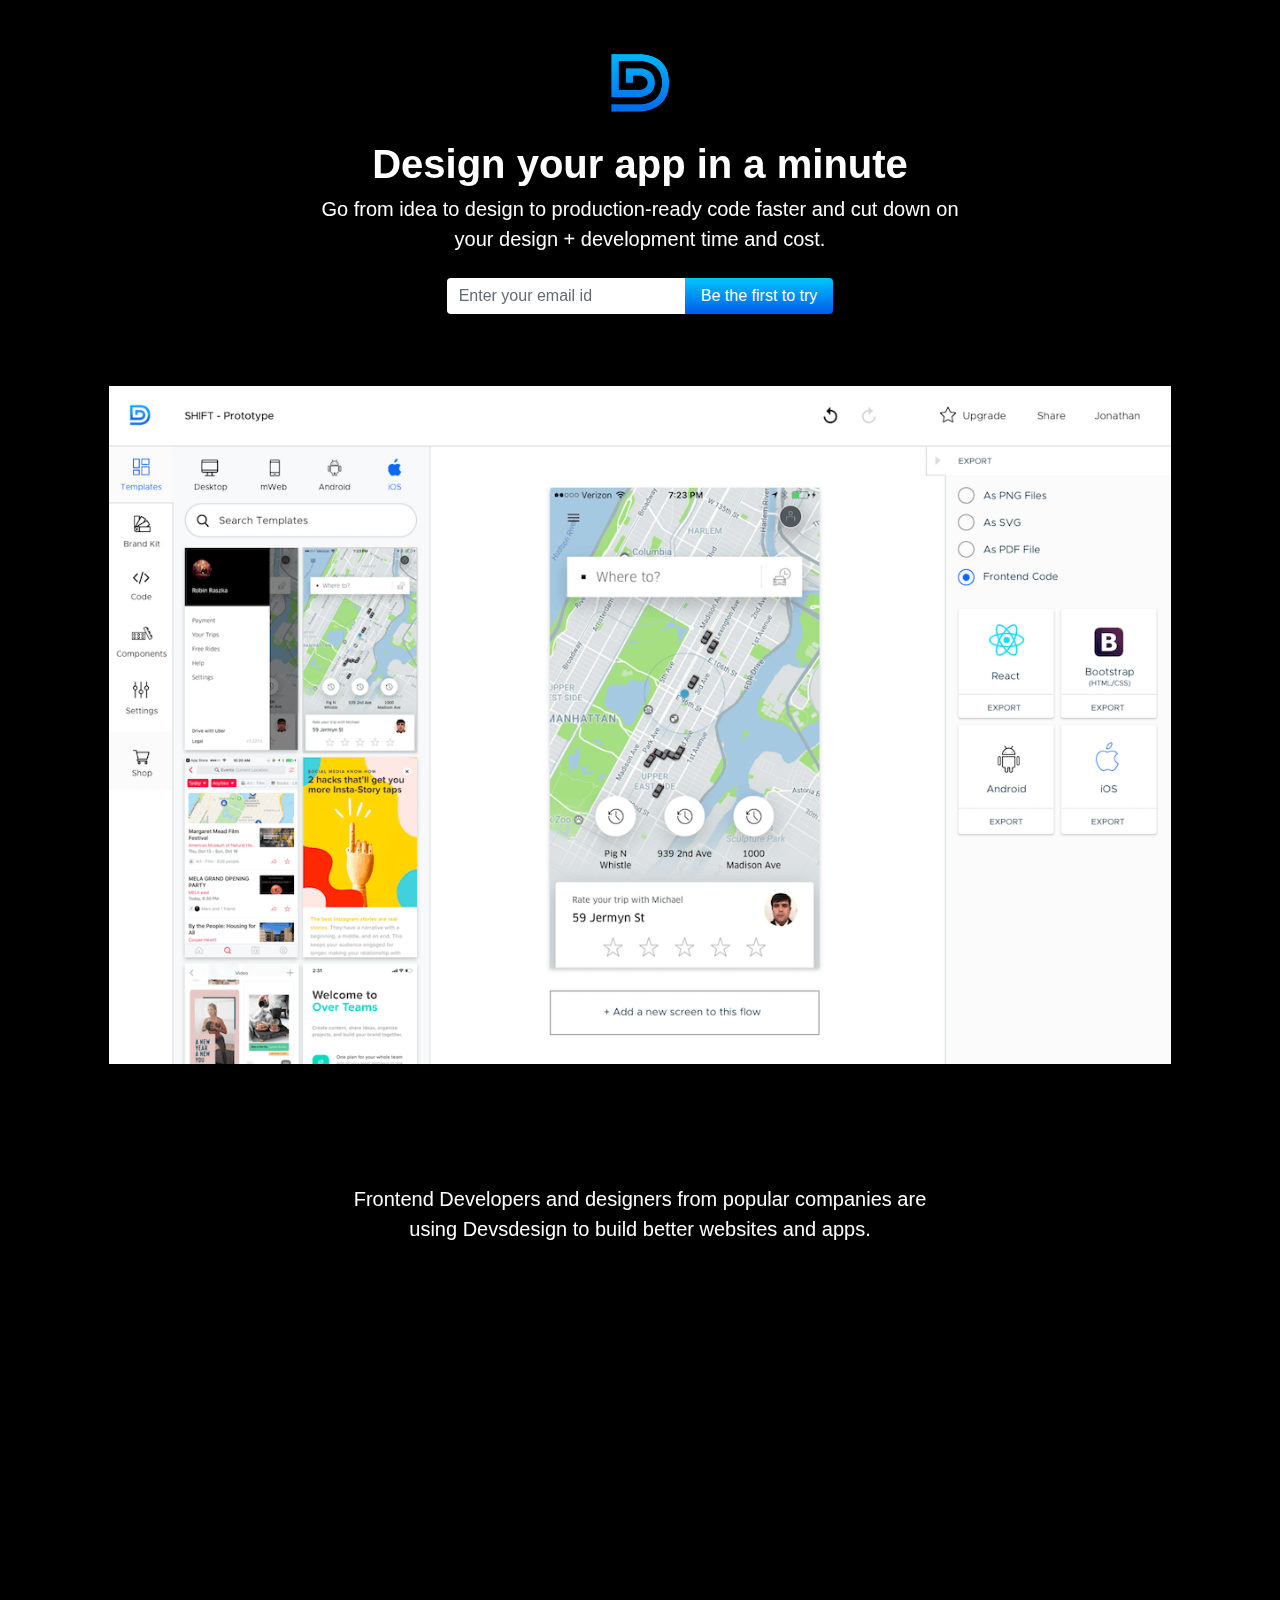
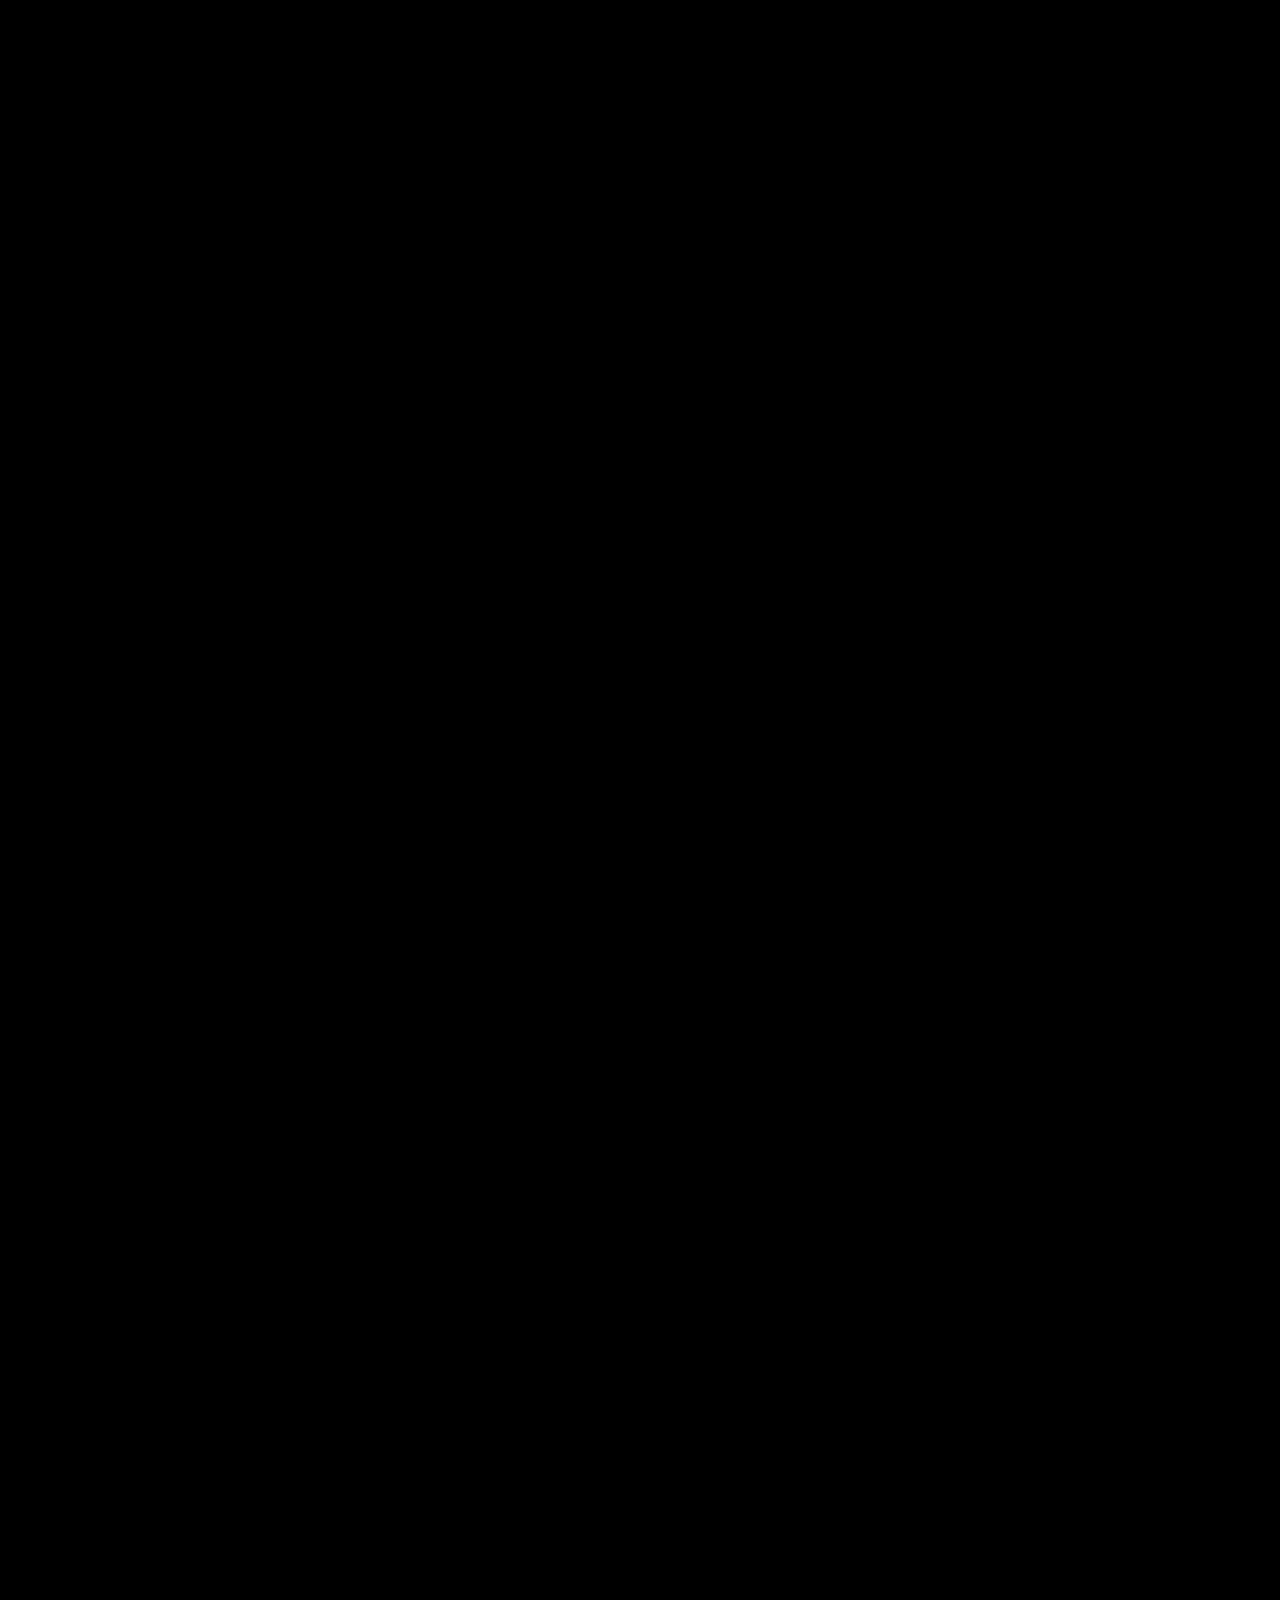
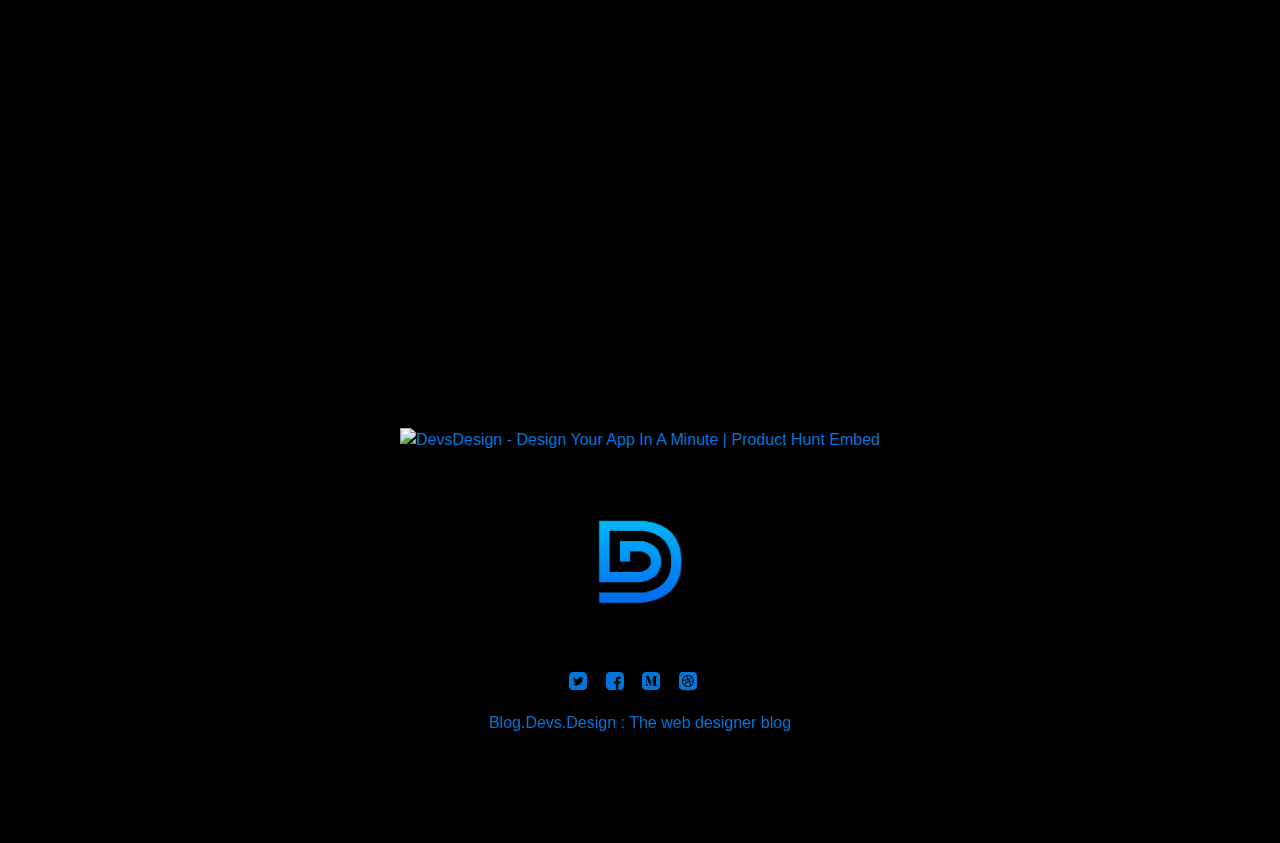
==== commit 1960ed26: "Update index.html" ====
--- a/index.html
+++ b/index.html
@@ -370,8 +370,11 @@
 				</footer>
 			</blockquote>
 		</div>
+		
 	</div>
-	
+	<center>
+			<a href="https://www.producthunt.com/posts/devsdesign?utm_source=badge-featured" target="_blank"><img src="https://api.producthunt.com/widgets/embed-image/v1/featured.svg?post_id=145486&theme=dark" alt="DevsDesign - Design Your App In A Minute | Product Hunt Embed" style="width: 250px; height: 54px;" width="250px" height="54px" /></a>
+		</center>
 	<div class="row justify-content-md-center margin-top">
 		<div class="col-md-12 text-center">
 			<div class="margin-bottom"><img alt="Devsdesign" src="img/devsdesign.png" width="100px" alt="Devs Design - UI Builder for developers"></div>
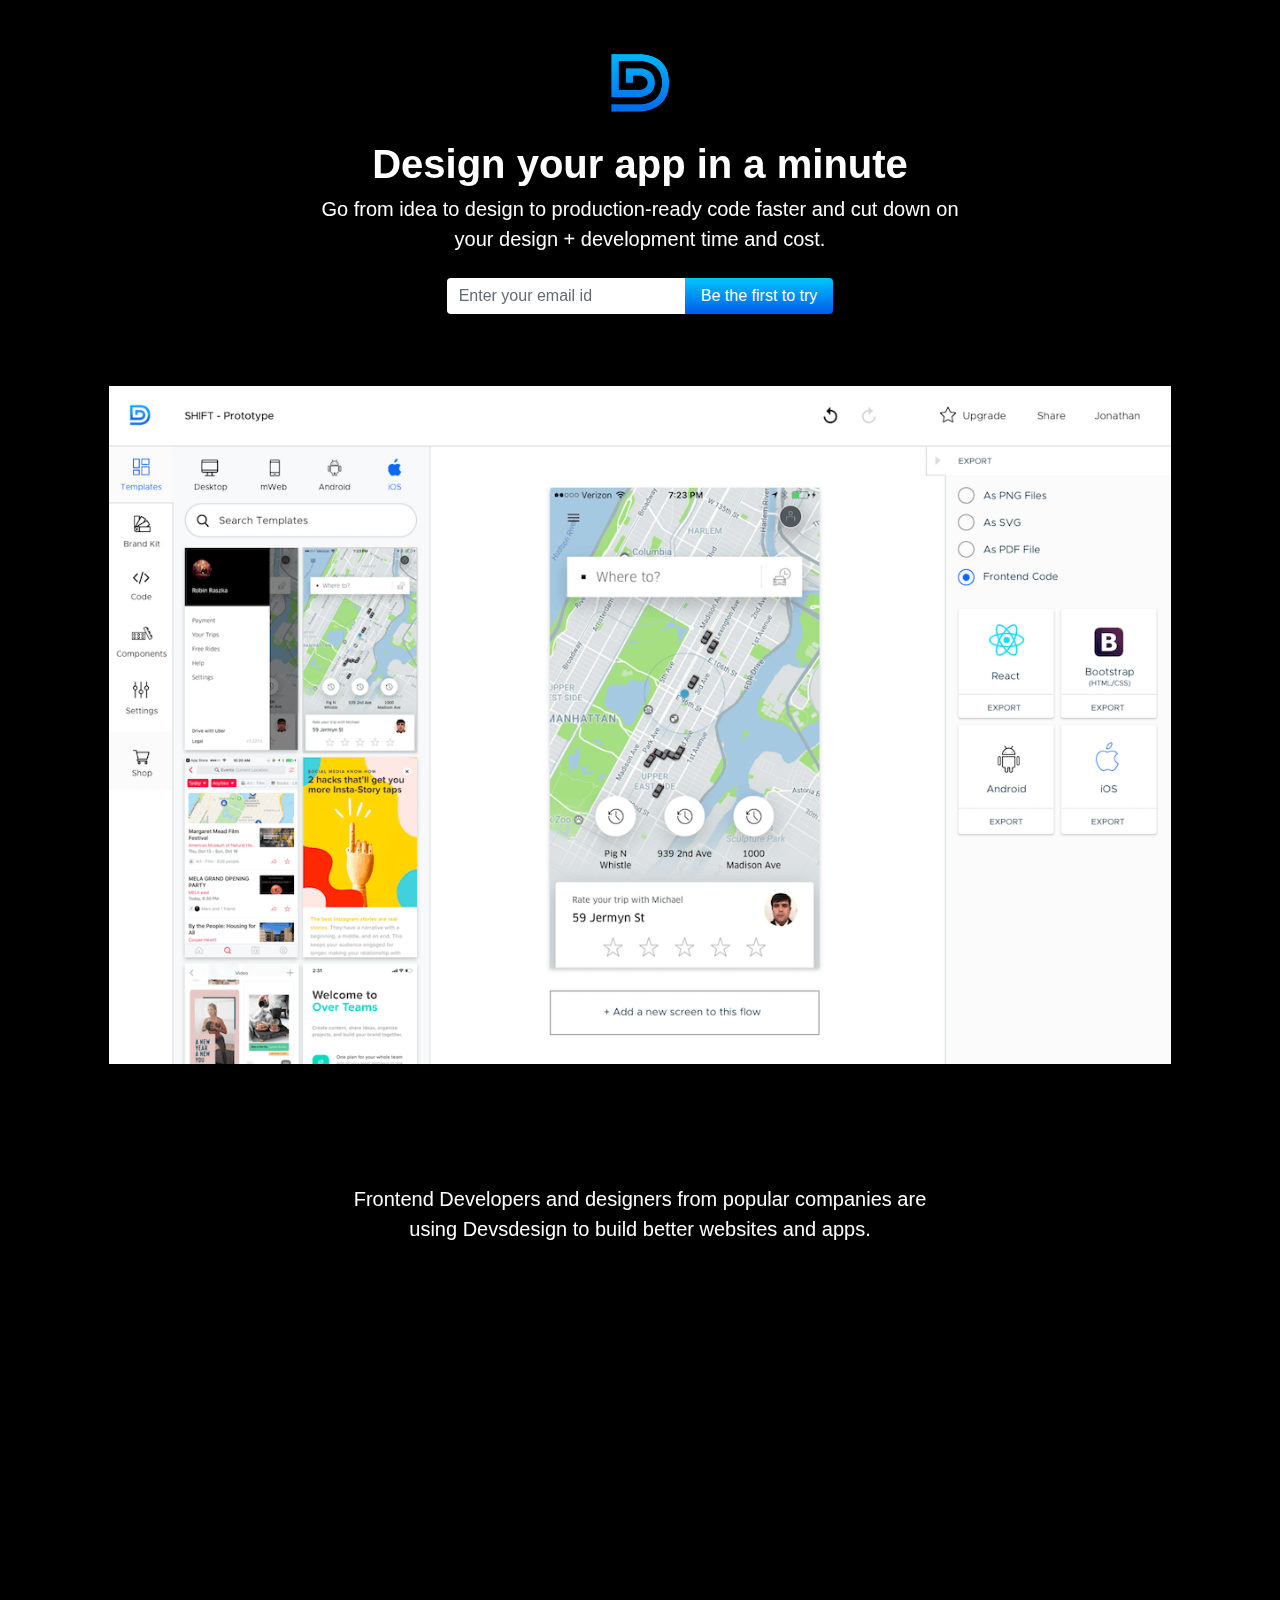
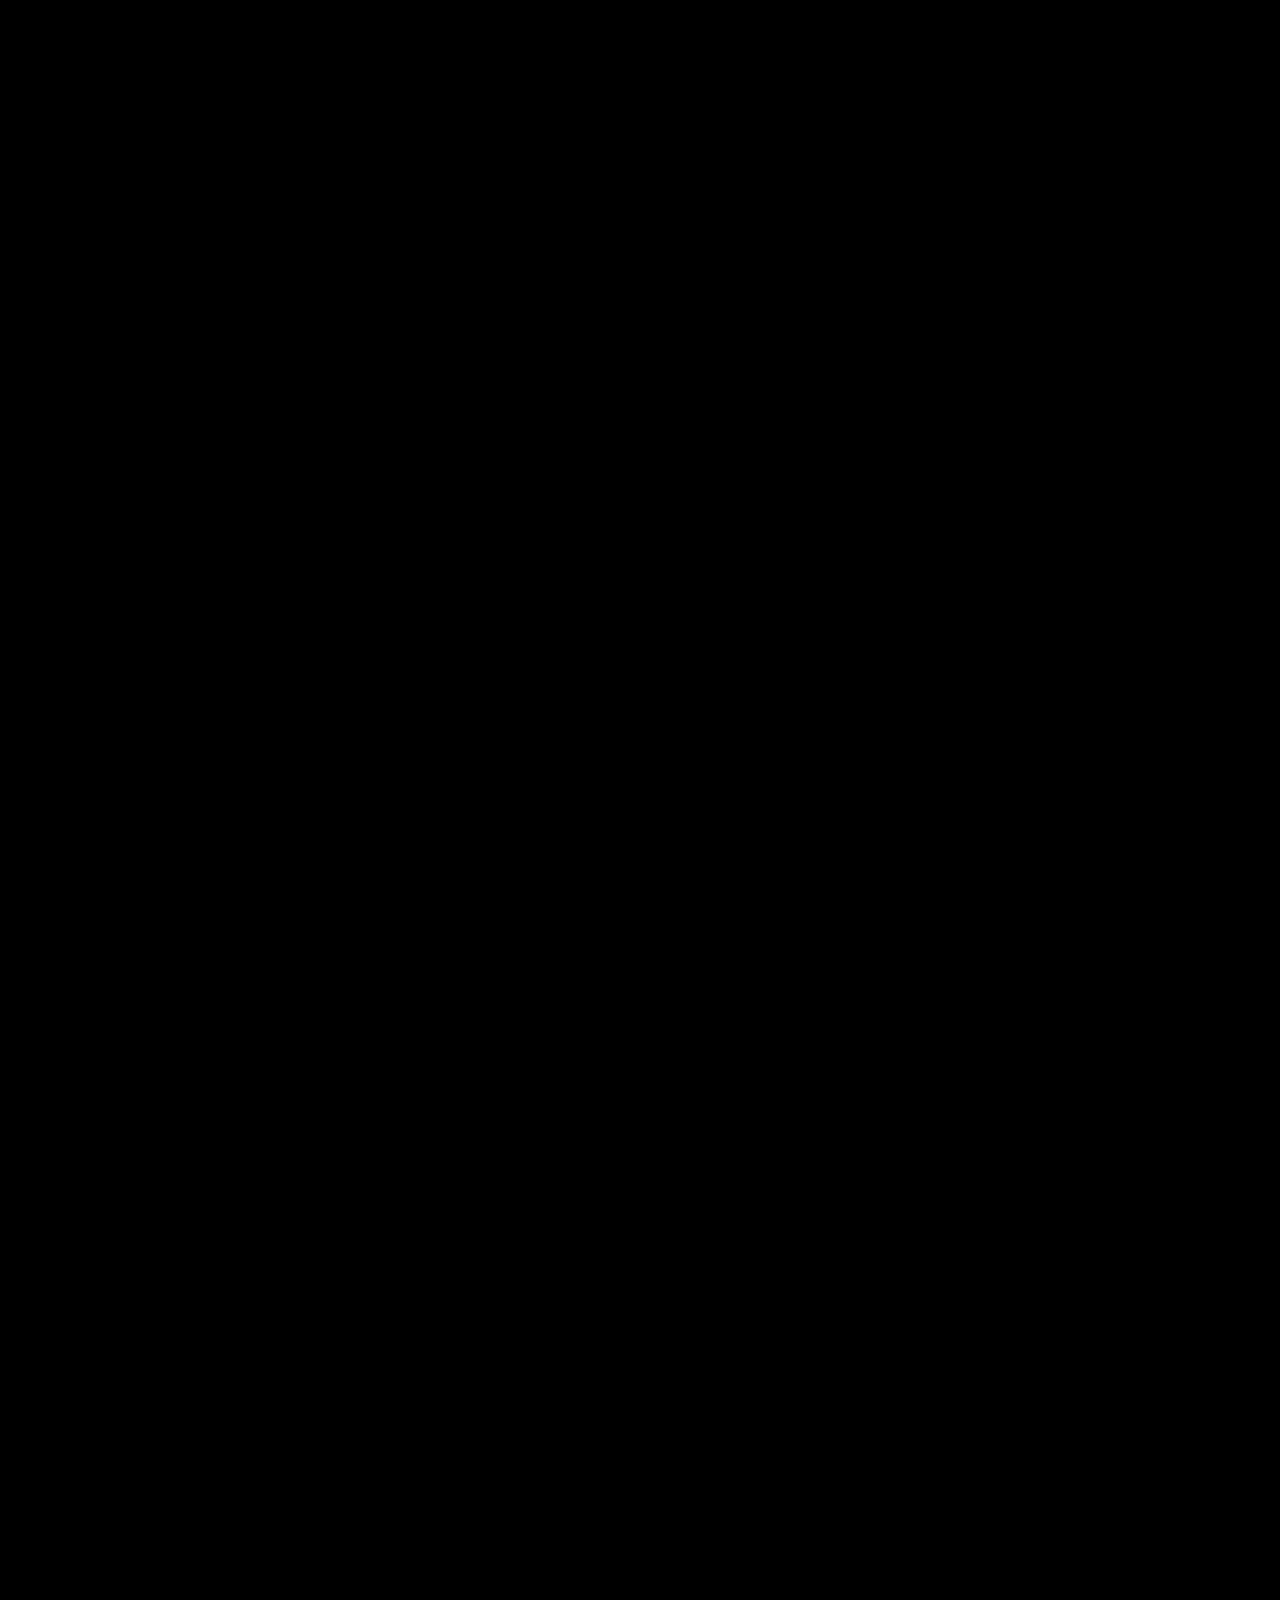
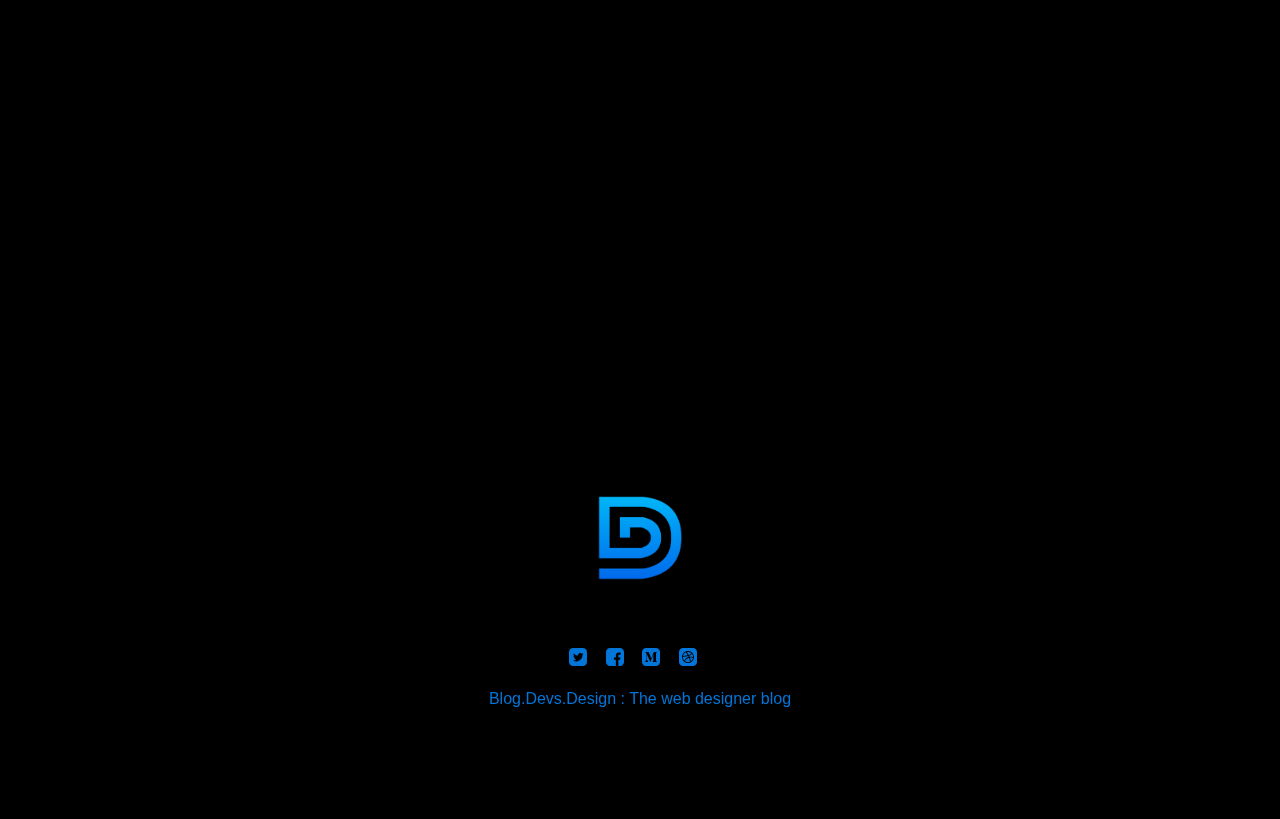
==== commit 1e5e2feb: "removed PH embed" ====
--- a/index.html
+++ b/index.html
@@ -372,9 +372,6 @@
 		</div>
 		
 	</div>
-	<center>
-			<a href="https://www.producthunt.com/posts/devsdesign?utm_source=badge-featured" target="_blank"><img src="https://api.producthunt.com/widgets/embed-image/v1/featured.svg?post_id=145486&theme=dark" alt="DevsDesign - Design Your App In A Minute | Product Hunt Embed" style="width: 250px; height: 54px;" width="250px" height="54px" /></a>
-		</center>
 	<div class="row justify-content-md-center margin-top">
 		<div class="col-md-12 text-center">
 			<div class="margin-bottom"><img alt="Devsdesign" src="img/devsdesign.png" width="100px" alt="Devs Design - UI Builder for developers"></div>
